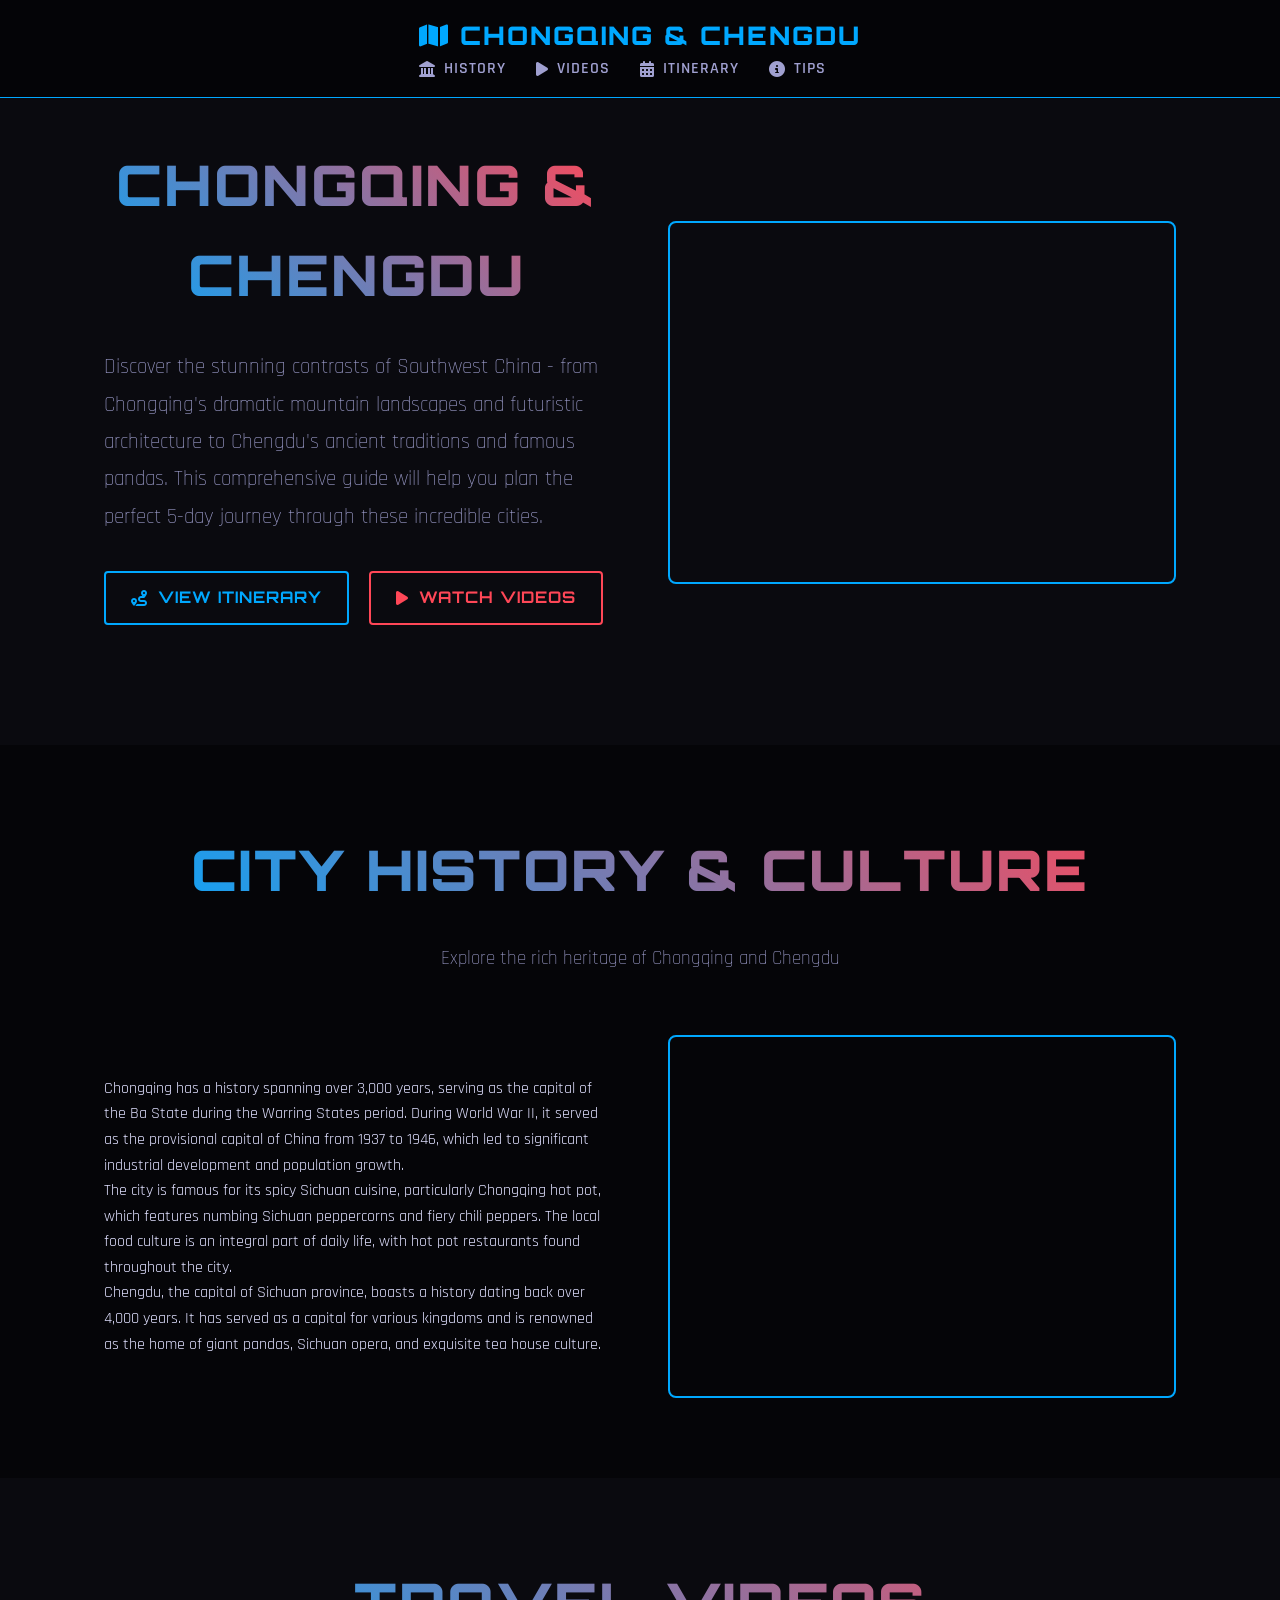
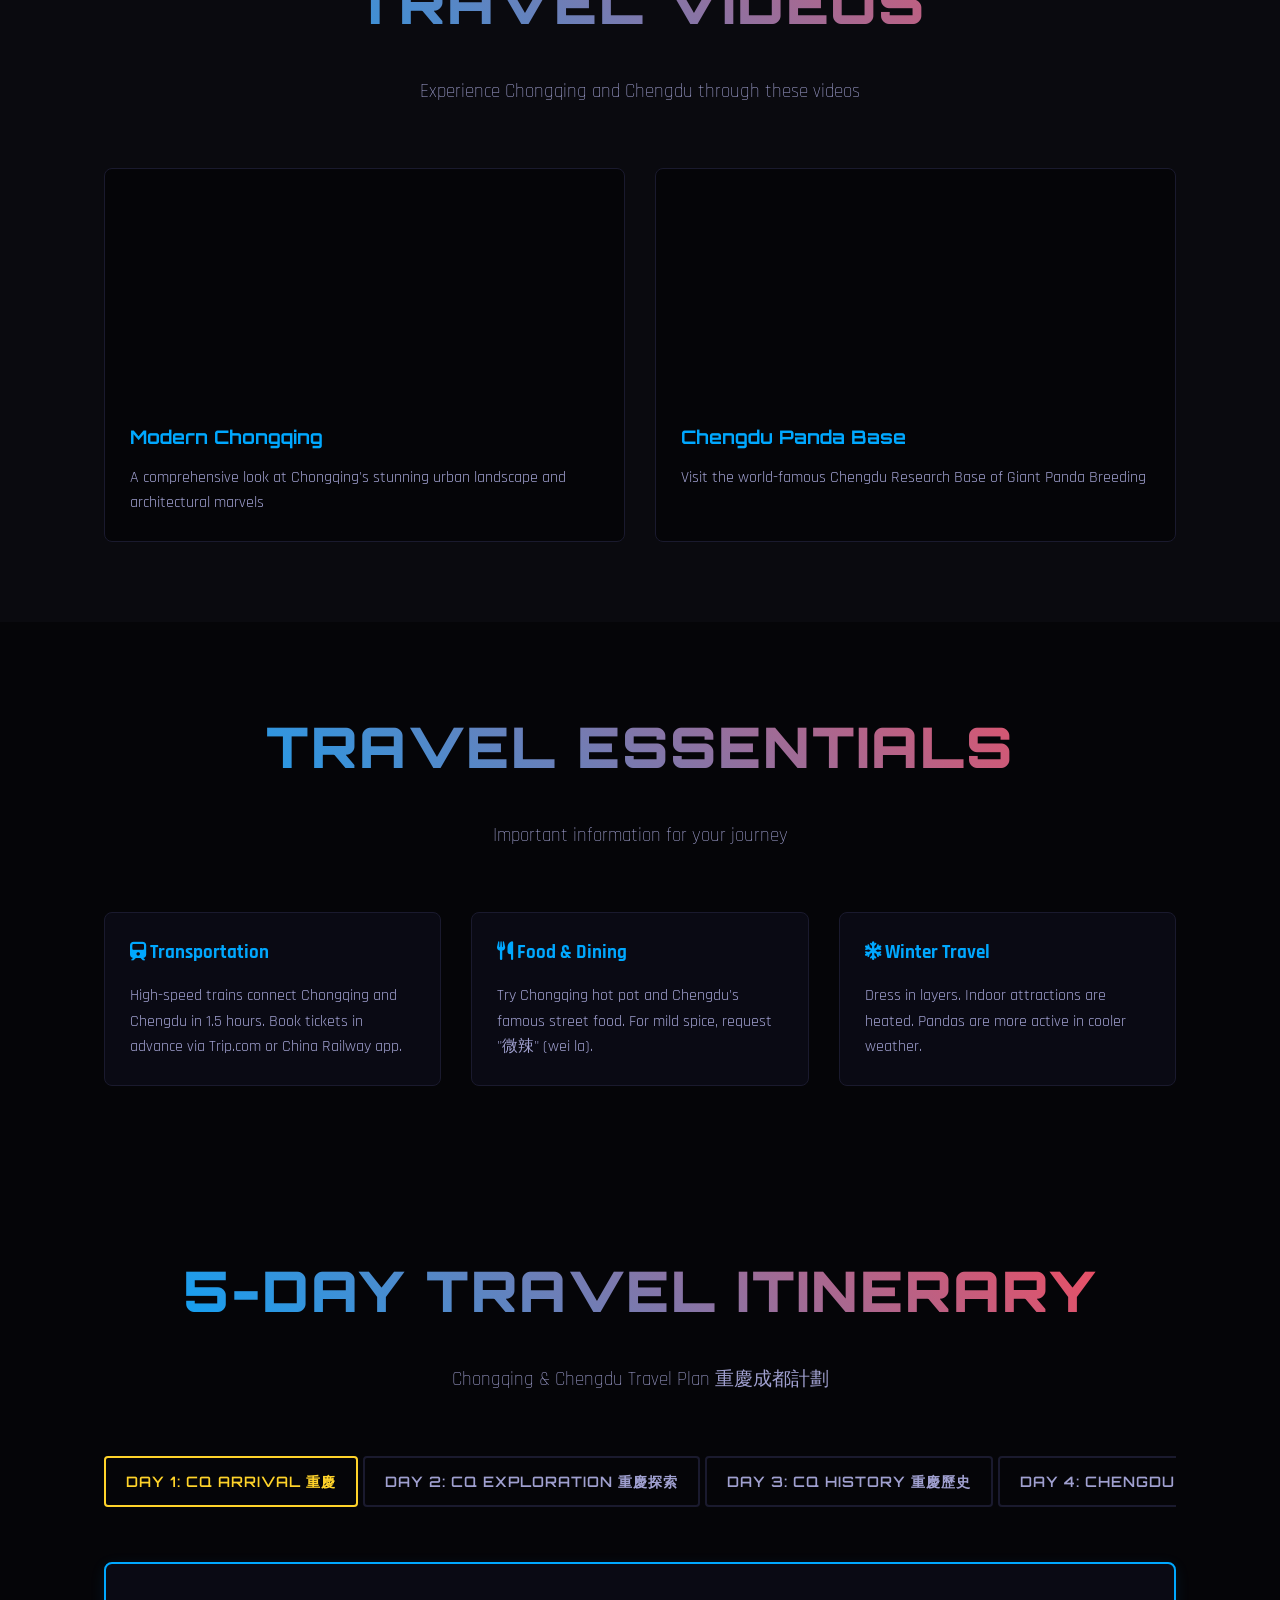
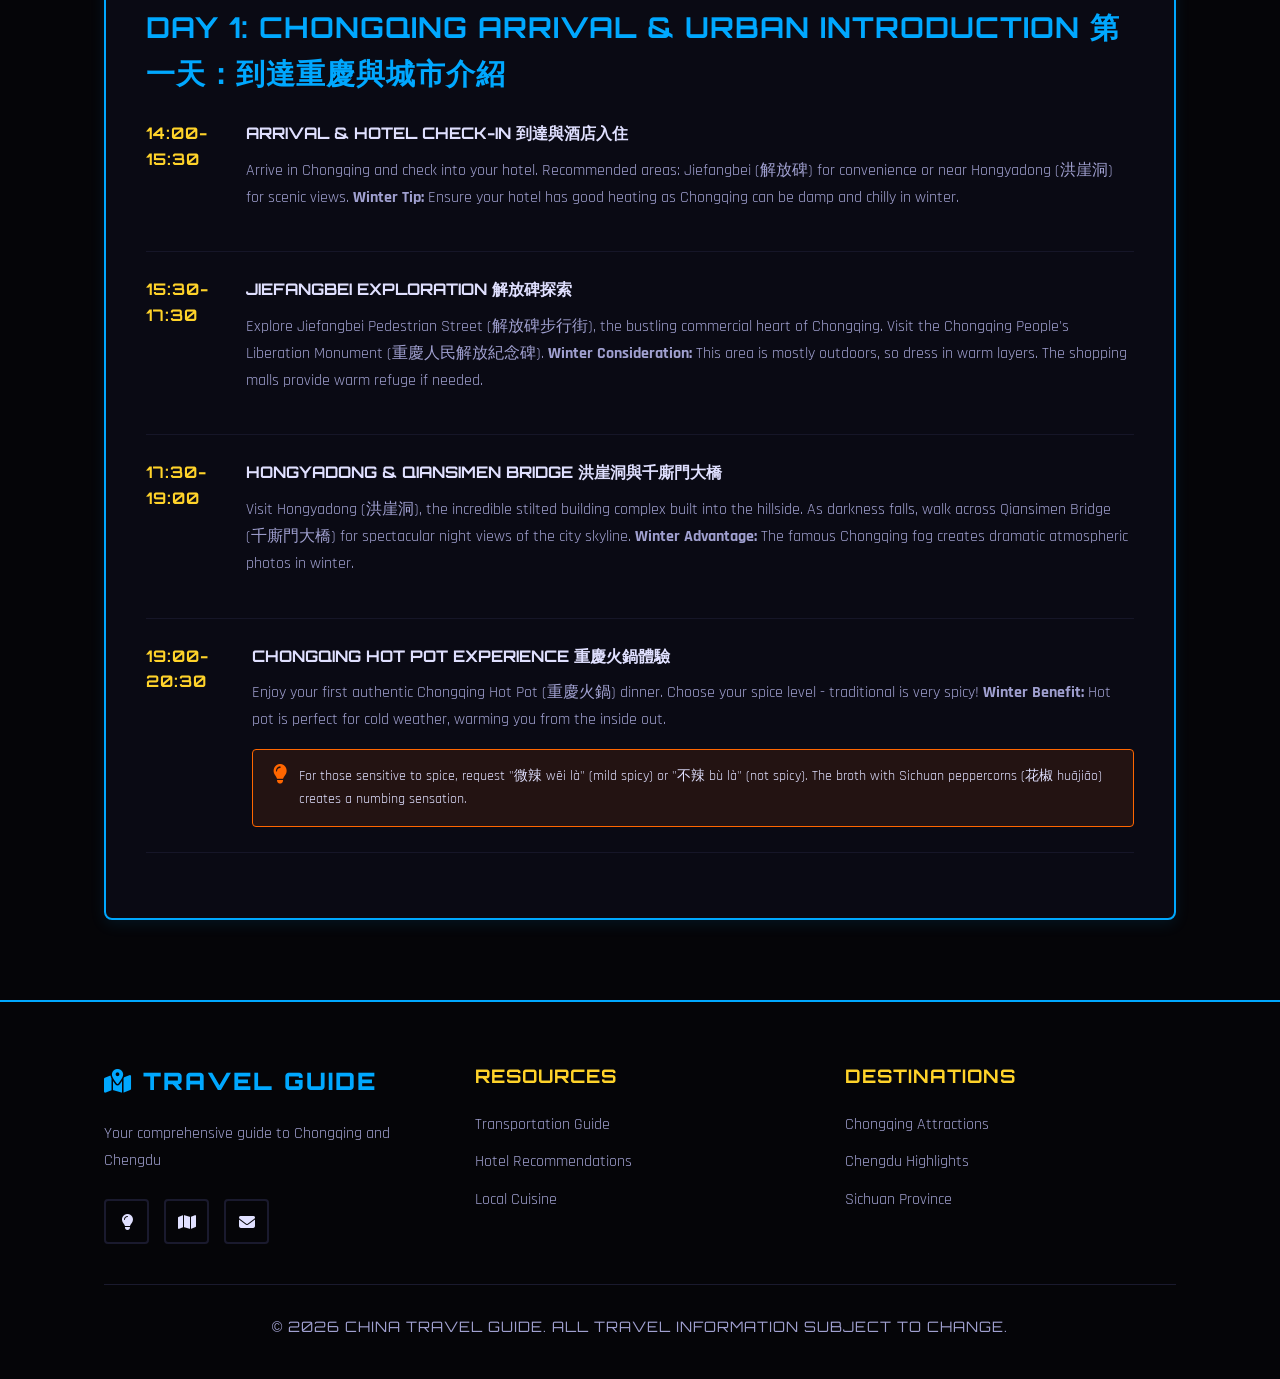
==== index.html @ 09a3246c "Add files via upload" ====
<!DOCTYPE html>
<html lang="en">
<head>
    <link href="https://cdnjs.cloudflare.com/ajax/libs/font-awesome/6.4.0/css/all.min.css" rel="stylesheet"/>
    <meta charset="utf-8"/>
    <meta content="width=device-width, initial-scale=1.0" name="viewport"/>
    <title>Chongqing & Chengdu Travel Guide 2026</title>
    <link href="https://cdnjs.cloudflare.com/ajax/libs/font-awesome/6.4.0/css/all.min.css" rel="stylesheet"/>
    <style>
        /* Modern Travel Theme */
        @import url('https://fonts.googleapis.com/css2?family=Orbitron:wght@400;700;900&family=Rajdhani:wght@300;400;500;600;700&display=swap');

        :root {
            --primary-blue: #00a8ff;
            --accent-red: #ff4757;
            --accent-yellow: #ffd32a;
            --accent-purple: #8a2be2;
            --dark-bg: #0a0a0f;
            --darker-bg: #050508;
            --card-bg: #1a1a2e;
            --text-primary: #e0e0ff;
            --text-secondary: #a0a0d0;
            --highlight-orange: #ff6600;
        }

        /* Base Reset */
        * {
            margin: 0;
            padding: 0;
            box-sizing: border-box;
        }

        html {
            scroll-behavior: smooth;
        }

        body {
            font-family: 'Rajdhani', sans-serif;
            color: var(--text-primary);
            background: var(--dark-bg);
            line-height: 1.6;
            overflow-x: hidden;
            padding-top: 60px;
        }

        /* Layout Components */
        .container {
            max-width: 1200px;
            margin: 0 auto;
            padding: 0 5%;
        }

        .section {
            padding: 80px 0;
            position: relative;
        }

        .section.dark {
            background: var(--darker-bg);
        }

        .section-title {
            font-family: 'Orbitron', sans-serif;
            font-size: clamp(2rem, 5vw, 3.5rem);
            font-weight: 900;
            text-align: center;
            margin-bottom: 30px;
            background: linear-gradient(45deg, var(--primary-blue), var(--accent-red));
            -webkit-background-clip: text;
            -webkit-text-fill-color: transparent;
            text-transform: uppercase;
            letter-spacing: 2px;
        }

        .section-subtitle {
            color: var(--text-secondary);
            text-align: center;
            margin-bottom: 60px;
            max-width: 600px;
            margin-left: auto;
            margin-right: auto;
            font-size: 1.2rem;
            font-weight: 300;
        }

        /* Navigation */
        nav {
            display: flex;
            justify-content: space-between;
            align-items: center;
            padding: 15px 5%;
            position: fixed;
            top: 0;
            left: 0;
            width: 100%;
            background: rgba(5, 5, 8, 0.95);
            backdrop-filter: blur(10px);
            z-index: 1000;
            border-bottom: 1px solid var(--primary-blue);
        }

        .mobile-nav-header {
            display: flex;
            align-items: center;
            gap: 15px;
        }

        .logo {
            font-family: 'Orbitron', sans-serif;
            font-size: clamp(1.1rem, 4vw, 1.6rem);
            font-weight: 900;
            color: var(--primary-blue);
            text-decoration: none;
            text-transform: uppercase;
            letter-spacing: 2px;
            white-space: nowrap;
            display: flex;
            align-items: center;
            gap: 10px;
        }

        .nav-links {
            display: flex;
            gap: 30px;
            list-style: none;
        }

        .nav-links a {
            color: var(--text-secondary);
            text-decoration: none;
            font-weight: 600;
            text-transform: uppercase;
            letter-spacing: 1px;
            transition: all 0.3s;
            display: flex;
            align-items: center;
            gap: 8px;
        }

        .nav-links a:hover {
            color: var(--primary-blue);
        }

        .menu-toggle {
            background: none;
            border: 2px solid var(--primary-blue);
            color: var(--primary-blue);
            font-size: 1.2rem;
            cursor: pointer;
            padding: 6px 10px;
            transition: all 0.3s;
            z-index: 1001;
            display: none;
        }

        /* Hero Section */
        .hero-content {
            display: flex;
            align-items: center;
            gap: 60px;
        }

        .hero-text {
            flex: 1;
        }

        .hero-subtitle {
            color: var(--text-secondary);
            margin: 25px 0 35px;
            font-size: clamp(1rem, 3vw, 1.3rem);
            font-weight: 300;
            line-height: 1.8;
        }

        .cta-buttons {
            display: flex;
            gap: 20px;
            margin-bottom: 40px;
        }

        .btn {
            padding: 12px 25px;
            border: 2px solid;
            border-radius: 4px;
            font-family: 'Orbitron', sans-serif;
            font-weight: 700;
            text-decoration: none;
            display: inline-flex;
            align-items: center;
            gap: 10px;
            transition: all 0.3s;
            text-transform: uppercase;
            letter-spacing: 1px;
            font-size: clamp(0.8rem, 2vw, 1rem);
        }

        .btn-primary {
            background: transparent;
            color: var(--primary-blue);
            border-color: var(--primary-blue);
        }

        .btn-primary:hover {
            background: var(--primary-blue);
            color: var(--dark-bg);
        }

        .btn-secondary {
            color: var(--accent-red);
            border-color: var(--accent-red);
            background: transparent;
        }

        .btn-secondary:hover {
            background: var(--accent-red);
            color: var(--dark-bg);
        }

        .video-container {
            flex: 1;
            border-radius: 8px;
            overflow: hidden;
            position: relative;
            border: 2px solid var(--primary-blue);
        }

        .video-container iframe {
            width: 100%;
            height: 350px;
            border: none;
        }

        /* Itinerary Styles */
        .itinerary-tabs {
            display: flex;
            gap: 5px;
            margin-bottom: 40px;
            overflow-x: auto;
            justify-content: flex-start;
            padding-bottom: 15px;
            scrollbar-width: thin;
        }

        .tab {
            padding: 12px 20px;
            background: transparent;
            color: var(--text-secondary);
            border: 2px solid var(--card-bg);
            font-family: 'Orbitron', sans-serif;
            font-weight: 600;
            cursor: pointer;
            transition: all 0.3s;
            white-space: nowrap;
            text-transform: uppercase;
            letter-spacing: 1px;
            font-size: 0.9rem;
            flex-shrink: 0;
            border-radius: 4px;
        }

        .tab.active {
            background: transparent;
            color: var(--accent-yellow);
            border-color: var(--accent-yellow);
        }

		.itinerary-day {
			background: rgba(26, 26, 46, 0.3);
			border: 1px solid var(--card-bg);
			padding: 40px;
			display: none;
			position: relative;
			border-radius: 8px;
			/* ADD THIS LINE FOR THE BORDER */
			border: 2px solid var(--primary-blue);
		}

		/* Optional: Add a subtle box-shadow for better definition */
		.itinerary-day {
			box-shadow: 0 4px 15px rgba(0, 168, 255, 0.1);
		}

        .itinerary-day.active {
            display: block;
        }

        .day-title {
            font-family: 'Orbitron', sans-serif;
            font-size: 1.8rem;
            font-weight: 700;
            color: var(--primary-blue);
            margin-bottom: 25px;
            text-transform: uppercase;
            letter-spacing: 1px;
        }

        .itinerary-item {
            display: flex;
            gap: 20px;
            margin-bottom: 25px;
            padding-bottom: 25px;
            border-bottom: 1px solid rgba(26, 26, 46, 0.8);
        }

        .item-time {
            font-family: 'Orbitron', sans-serif;
            font-weight: 700;
            color: var(--accent-yellow);
            min-width: 80px;
            text-transform: uppercase;
            letter-spacing: 1px;
        }

        .item-content h4 {
            font-family: 'Orbitron', sans-serif;
            font-weight: 700;
            margin-bottom: 10px;
            color: var(--text-primary);
            text-transform: uppercase;
        }

        .item-description {
            color: var(--text-secondary);
            margin-bottom: 15px;
            line-height: 1.7;
        }

        .item-tip {
            background: rgba(255, 102, 0, 0.1);
            border: 1px solid var(--highlight-orange);
            padding: 15px 20px;
            font-size: 0.9rem;
            display: flex;
            gap: 12px;
            position: relative;
            border-radius: 4px;
        }

        .item-tip i {
            color: var(--highlight-orange);
            font-size: 1.2rem;
        }

        /* Footer */
        footer {
            background: var(--darker-bg);
            padding: 60px 0 40px;
            border-top: 2px solid var(--primary-blue);
        }

        .footer-content {
            display: grid;
            grid-template-columns: repeat(auto-fit, minmax(250px, 1fr));
            gap: 40px;
            margin-bottom: 40px;
        }

        .footer-logo {
            font-family: 'Orbitron', sans-serif;
            font-size: 1.5rem;
            font-weight: 900;
            margin-bottom: 20px;
            color: var(--primary-blue);
            text-transform: uppercase;
            letter-spacing: 2px;
        }

        .footer-description {
            color: var(--text-secondary);
            margin-bottom: 25px;
            line-height: 1.7;
        }

        .social-links {
            display: flex;
            gap: 15px;
        }

        .social-link {
            color: var(--text-primary);
            width: 45px;
            height: 45px;
            border: 2px solid var(--card-bg);
            display: flex;
            align-items: center;
            justify-content: center;
            transition: all 0.3s;
            text-decoration: none;
            border-radius: 4px;
        }

        .social-link:hover {
            border-color: var(--accent-red);
            color: var(--accent-red);
        }

        .footer-content h3 {
            font-family: 'Orbitron', sans-serif;
            font-weight: 700;
            margin-bottom: 20px;
            color: var(--accent-yellow);
            text-transform: uppercase;
            letter-spacing: 1px;
        }

        .footer-links {
            list-style: none;
        }

        .footer-links li {
            margin-bottom: 12px;
        }

        .footer-links a {
            color: var(--text-secondary);
            text-decoration: none;
            transition: all 0.3s;
        }

        .footer-links a:hover {
            color: var(--primary-blue);
        }

        .copyright {
            padding-top: 30px;
            border-top: 1px solid var(--card-bg);
            text-align: center;
            color: var(--text-secondary);
            font-size: 0.9rem;
            font-family: 'Orbitron', sans-serif;
            text-transform: uppercase;
            letter-spacing: 1px;
        }

        /* Responsive Design */
        @media (max-width: 768px) {
            .menu-toggle {
                display: flex;
            }

            .nav-links {
                position: fixed;
                top: 0;
                left: 0;
                width: 100%;
                height: 100vh;
                background: rgba(5, 5, 8, 0.98);
                flex-direction: column;
                justify-content: center;
                align-items: center;
                transform: translateY(-100%);
                transition: transform 0.4s;
                backdrop-filter: blur(10px);
                gap: 25px;
                z-index: 999;
            }

            .nav-links.active {
                transform: translateY(0);
            }

            .hero-content {
                flex-direction: column;
                text-align: center;
                gap: 40px;
            }

            .cta-buttons {
                flex-direction: column;
                align-items: center;
            }

            .video-container iframe {
                height: 280px;
            }

            .itinerary-item {
                flex-direction: column;
                gap: 10px;
            }

            .itinerary-day {
                padding: 25px;
            }

            .footer-content {
                grid-template-columns: 1fr;
                gap: 30px;
            }
        }

        @media (max-width: 480px) {
            .itinerary-day {
                padding: 20px 15px;
            }

            .btn {
                width: 100%;
                justify-content: center;
            }
        }
    </style>
</head>
<body>
    <!-- Navigation -->
    <nav>
        <div class="container">
            <div class="mobile-nav-header">
                <button class="menu-toggle" id="menuToggle" aria-label="Toggle menu">
                    <i class="fas fa-bars" id="menuIcon"></i>
                </button>
                <a href="#" class="logo">
                    <i class="fas fa-map"></i> CHONGQING & CHENGDU
                </a>
            </div>
            <ul class="nav-links" id="navLinks">
                <li><a href="#history"><i class="fas fa-landmark"></i><span>History</span></a></li>
                <li><a href="#videos"><i class="fas fa-play"></i><span>Videos</span></a></li>
                <li><a href="#itinerary"><i class="fas fa-calendar-alt"></i><span>Itinerary</span></a></li>
                <li><a href="#travel-tips"><i class="fas fa-info-circle"></i><span>Tips</span></a></li>
            </ul>
        </div>
    </nav>

    <!-- Hero Section -->
    <section class="section">
        <div class="container">
            <div class="hero-content">
                <div class="hero-text">
                    <h1 class="section-title">CHONGQING & CHENGDU</h1>
                    <p class="hero-subtitle">
                        Discover the stunning contrasts of Southwest China - from Chongqing's dramatic mountain landscapes 
                        and futuristic architecture to Chengdu's ancient traditions and famous pandas. This comprehensive 
                        guide will help you plan the perfect 5-day journey through these incredible cities.
                    </p>
                    <div class="cta-buttons">
                        <a class="btn btn-primary" href="#itinerary">
                            <i class="fas fa-route"></i> VIEW ITINERARY
                        </a>
                        <a class="btn btn-secondary" href="#videos">
                            <i class="fas fa-play"></i> WATCH VIDEOS
                        </a>
                    </div>
                </div>
                <div class="video-container">
                    <iframe allowfullscreen src="https://www.youtube.com/embed/IdTMDpizis8" loading="lazy"></iframe>
                </div>
            </div>
        </div>
    </section>

    <!-- History Section -->
    <section class="section dark" id="history">
        <div class="container">
            <h2 class="section-title">CITY HISTORY & CULTURE</h2>
            <p class="section-subtitle">Explore the rich heritage of Chongqing and Chengdu</p>
            <div class="hero-content">
                <div class="hero-text">
                    <p>Chongqing has a history spanning over 3,000 years, serving as the capital of the Ba State 
                    during the Warring States period. During World War II, it served as the provisional capital 
                    of China from 1937 to 1946, which led to significant industrial development and population growth.</p>
                    
                    <p>The city is famous for its spicy Sichuan cuisine, particularly Chongqing hot pot, which 
                    features numbing Sichuan peppercorns and fiery chili peppers. The local food culture is 
                    an integral part of daily life, with hot pot restaurants found throughout the city.</p>
                    
                    <p>Chengdu, the capital of Sichuan province, boasts a history dating back over 4,000 years. 
                    It has served as a capital for various kingdoms and is renowned as the home of giant pandas, 
                    Sichuan opera, and exquisite tea house culture.</p>
                </div>
                <div class="video-container">
                    <iframe allowfullscreen src="https://www.youtube.com/embed/0kfhyOKM888" loading="lazy"></iframe>
                </div>
            </div>
        </div>
    </section>

    <!-- Video Showcase -->
    <section class="section" id="videos">
        <div class="container">
            <h2 class="section-title">TRAVEL VIDEOS</h2>
            <p class="section-subtitle">Experience Chongqing and Chengdu through these videos</p>
            <div class="video-grid" style="display: grid; grid-template-columns: repeat(auto-fit, minmax(300px, 1fr)); gap: 30px;">
                <div class="video-card" style="background: var(--darker-bg); border-radius: 8px; overflow: hidden; border: 1px solid var(--card-bg);">
                    <iframe allowfullscreen src="https://www.youtube.com/embed/QtIlD6uxwwk" loading="lazy" style="width: 100%; height: 220px; border: none;"></iframe>
                    <div style="padding: 25px;">
                        <h3 style="font-family: 'Orbitron', sans-serif; margin-bottom: 12px; color: var(--primary-blue);">Modern Chongqing</h3>
                        <p style="color: var(--text-secondary);">A comprehensive look at Chongqing's stunning urban landscape and architectural marvels</p>
                    </div>
                </div>
                <div class="video-card" style="background: var(--darker-bg); border-radius: 8px; overflow: hidden; border: 1px solid var(--card-bg);">
                    <iframe allowfullscreen src="https://www.youtube.com/embed/vNR9QjmhH00" loading="lazy" style="width: 100%; height: 220px; border: none;"></iframe>
                    <div style="padding: 25px;">
                        <h3 style="font-family: 'Orbitron', sans-serif; margin-bottom: 12px; color: var(--primary-blue);">Chengdu Panda Base</h3>
                        <p style="color: var(--text-secondary);">Visit the world-famous Chengdu Research Base of Giant Panda Breeding</p>
                    </div>
                </div>
            </div>
        </div>
    </section>

    <!-- Travel Tips Section -->
    <section class="section dark" id="travel-tips">
        <div class="container">
            <h2 class="section-title">TRAVEL ESSENTIALS</h2>
            <p class="section-subtitle">Important information for your journey</p>
            <div style="display: grid; grid-template-columns: repeat(auto-fit, minmax(250px, 1fr)); gap: 30px;">
                <div style="background: rgba(26, 26, 46, 0.3); padding: 25px; border-radius: 8px; border: 1px solid var(--card-bg);">
                    <h3 style="color: var(--primary-blue); margin-bottom: 15px;"><i class="fas fa-train"></i> Transportation</h3>
                    <p style="color: var(--text-secondary);">High-speed trains connect Chongqing and Chengdu in 1.5 hours. Book tickets in advance via Trip.com or China Railway app.</p>
                </div>
                <div style="background: rgba(26, 26, 46, 0.3); padding: 25px; border-radius: 8px; border: 1px solid var(--card-bg);">
                    <h3 style="color: var(--primary-blue); margin-bottom: 15px;"><i class="fas fa-utensils"></i> Food & Dining</h3>
                    <p style="color: var(--text-secondary);">Try Chongqing hot pot and Chengdu's famous street food. For mild spice, request "微辣" (wei la).</p>
                </div>
                <div style="background: rgba(26, 26, 46, 0.3); padding: 25px; border-radius: 8px; border: 1px solid var(--card-bg);">
                    <h3 style="color: var(--primary-blue); margin-bottom: 15px;"><i class="fas fa-snowflake"></i> Winter Travel</h3>
                    <p style="color: var(--text-secondary);">Dress in layers. Indoor attractions are heated. Pandas are more active in cooler weather.</p>
                </div>
            </div>
        </div>
    </section>

    <!-- Itinerary Section (Keep your existing itinerary content here) -->
    <section class="section dark" id="itinerary">
        <div class="container">
            <h2 class="section-title">5-DAY TRAVEL ITINERARY</h2>
            <p class="section-subtitle">Chongqing & Chengdu Travel Plan 重慶成都計劃</p>
            <div class="itinerary-tabs">
                <div class="tab active" data-day="day1">Day 1: CQ Arrival 重慶</div>
                <div class="tab" data-day="day2">Day 2: CQ Exploration 重慶探索</div>
                <div class="tab" data-day="day3">Day 3: CQ History 重慶歷史</div>
                <div class="tab" data-day="day4">Day 4: Chengdu Transfer 成都轉移</div>
                <div class="tab" data-day="day5">Day 5: Chengdu Pandas 成都熊貓</div>
            </div>

            <!-- Day 1 Content -->
            <div class="active itinerary-day" id="day1">
                <h3 class="day-title">Day 1: Chongqing Arrival & Urban Introduction 第一天：到達重慶與城市介紹</h3>
                <div class="itinerary-item">
                    <div class="item-time">14:00-15:30</div>
                    <div class="item-content">
                        <h4>Arrival & Hotel Check-in 到達與酒店入住</h4>
                        <p class="item-description">
                            Arrive in Chongqing and check into your hotel. Recommended areas: Jiefangbei (解放碑) for convenience or near Hongyadong (洪崖洞) for scenic views. 
                            <strong>Winter Tip:</strong> Ensure your hotel has good heating as Chongqing can be damp and chilly in winter.
                        </p>
                    </div>
                </div>
                <div class="itinerary-item">
                    <div class="item-time">15:30-17:30</div>
                    <div class="item-content">
                        <h4>Jiefangbei Exploration 解放碑探索</h4>
                        <p class="item-description">
                            Explore Jiefangbei Pedestrian Street (解放碑步行街), the bustling commercial heart of Chongqing. Visit the Chongqing People's Liberation Monument (重慶人民解放紀念碑). 
                            <strong>Winter Consideration:</strong> This area is mostly outdoors, so dress in warm layers. The shopping malls provide warm refuge if needed.
                        </p>
                    </div>
                </div>
                <div class="itinerary-item">
                    <div class="item-time">17:30-19:00</div>
                    <div class="item-content">
                        <h4>Hongyadong & Qiansimen Bridge 洪崖洞與千廝門大橋</h4>
                        <p class="item-description">
                            Visit Hongyadong (洪崖洞), the incredible stilted building complex built into the hillside. As darkness falls, walk across Qiansimen Bridge (千廝門大橋) for spectacular night views of the city skyline.
                            <strong>Winter Advantage:</strong> The famous Chongqing fog creates dramatic atmospheric photos in winter.
                        </p>
                    </div>
                </div>
                <div class="itinerary-item">
                    <div class="item-time">19:00-20:30</div>
                    <div class="item-content">
                        <h4>Chongqing Hot Pot Experience 重慶火鍋體驗</h4>
                        <p class="item-description">
                            Enjoy your first authentic Chongqing Hot Pot (重慶火鍋) dinner. Choose your spice level - traditional is very spicy! 
                            <strong>Winter Benefit:</strong> Hot pot is perfect for cold weather, warming you from the inside out.
                        </p>
                        <div class="item-tip">
                            <i class="fas fa-lightbulb"></i>
                            <span>For those sensitive to spice, request "微辣 wēi là" (mild spicy) or "不辣 bù là" (not spicy). The broth with Sichuan peppercorns (花椒 huājiāo) creates a numbing sensation.</span>
                        </div>
                    </div>
                </div>
            </div>

            <!-- Day 2 Content -->
            <div class="itinerary-day" id="day2">
                <h3 class="day-title">Day 2: Chongqing Urban Exploration 第二天：重慶城市探索</h3>
                <div class="itinerary-item">
                    <div class="item-time">09:00-11:30</div>
                    <div class="item-content">
                        <h4>Ciqikou Ancient Town 磁器口古鎮</h4>
                        <p class="item-description">
                            Visit Ciqikou Ancient Town (磁器口古鎮), perched on the hillside along the Jialing River (嘉陵江). Wander the narrow streets, browse traditional crafts, and sample local snacks. 
                            <strong>Winter Planning:</strong> Mornings are less crowded. Many shops provide indoor seating with heating.
                        </p>
                    </div>
                </div>
                <div class="itinerary-item">
                    <div class="item-time">11:30-13:00</div>
                    <div class="item-content">
                        <h4>Lunch & Travel to Liziba 午餐與前往李子壩</h4>
                        <p class="item-description">
                            Enjoy lunch at a local restaurant near Ciqikou. Then take public transportation to Liziba Station (李子壩站).
                        </p>
                    </div>
                </div>
                <div class="itinerary-item">
                    <div class="item-time">13:00-14:30</div>
                    <div class="item-content">
                        <h4>Liziba Monorail Experience 李子壩單軌體驗</h4>
                        <p class="item-description">
                            Witness the famous Light Rail Line 2 (輕軌2號線) passing through a residential building at Liziba Station. Use the designated viewing platform for photos.
                            <strong>Winter Advantage:</strong> The monorail provides sheltered transportation between locations.
                        </p>
                    </div>
                </div>
                <div class="itinerary-item">
                    <div class="item-time">14:30-16:30</div>
                    <div class="item-content">
                        <h4>E'ling Park & City Views 鵝嶺公園與城市景觀</h4>
                        <p class="item-description">
                            Visit E'ling Park (鵝嶺公園) for the classic panoramic view where the Jialing River (嘉陵江) meets the Yangtze River (長江). The viewing platform offers the iconic Chongqing photo opportunity.
                            <strong>Winter Consideration:</strong> The park is exposed, so wear warm clothing. On clear winter days, visibility can be excellent.
                        </p>
                    </div>
                </div>
                <div class="itinerary-item">
                    <div class="item-time">16:30-18:00</div>
                    <div class="item-content">
                        <h4>Guotai Art Center & Linjiangmen 國泰藝術中心與臨江門</h4>
                        <p class="item-description">
                            Visit the Guotai Art Center (國泰藝術中心) to see its unique sparkling facade, then explore the food stalls at Linjiangmen (臨江門).
                        </p>
                    </div>
                </div>
                <div class="itinerary-item">
                    <div class="item-time">18:00-20:00</div>
                    <div class="item-content">
                        <h4>Dinner & Evening 晚餐與夜晚活動</h4>
                        <p class="item-description">
                            Try a different style of hot pot or sample other Chongqing specialties like grilled fish (烤魚 kǎo yú) or local noodles (小麵 xiǎo miàn).
                        </p>
                    </div>
                </div>
            </div>

            <!-- Day 3 Content -->
            <div class="itinerary-day" id="day3">
                <h3 class="day-title">Day 3: Chongqing History & Transfer to Chengdu 第三天：重慶歷史與轉移到成都</h3>
                <div class="itinerary-item">
                    <div class="item-time">09:00-11:30</div>
                    <div class="item-content">
                        <h4>Historical Museums 歷史博物館</h4>
                        <p class="item-description">
                            Visit the Chongqing Flying Tigers Museum (重慶飛虎隊博物館) and Stilwell Museum (史迪威博物館) to learn about Chongqing's crucial role in WWII as China's provisional capital and the cooperation between Chinese and American forces.
                            <strong>Winter Advantage:</strong> These indoor activities provide a warm cultural experience.
                        </p>
                    </div>
                </div>
                <div class="itinerary-item">
                    <div class="item-time">11:30-13:00</div>
                    <div class="item-content">
                        <h4>Alternative: Sichuan Fine Arts Institute 替代方案：四川美術學院</h4>
                        <p class="item-description">
                            For a different experience, visit the Sichuan Fine Arts Institute (四川美術學院) to see the incredible graffiti and street art that covers the area.
                        </p>
                    </div>
                </div>
                <div class="itinerary-item">
                    <div class="item-time">13:00-14:00</div>
                    <div class="item-content">
                        <h4>Final Chongqing Lunch 最後的重慶午餐</h4>
                        <p class="item-description">
                            Enjoy a last Chongqing meal - perhaps Dan Dan Noodles (擔擔麵 dàn dàn miàn) or Chongqing Xiao Mian (重慶小麵).
                        </p>
                    </div>
                </div>
                <div class="itinerary-item">
                    <div class="item-time">14:00-15:30</div>
                    <div class="item-content">
                        <h4>Travel to Railway Station 前往火車站</h4>
                        <p class="item-description">
                            Check out of your hotel and travel to Chongqing West Station (重慶西站) or Shapingba Station (沙坪壩站) for your high-speed train to Chengdu.
                        </p>
                    </div>
                </div>
                <div class="itinerary-item">
                    <div class="item-time">16:00-17:30</div>
                    <div class="item-content">
                        <h4>High-Speed Train to Chengdu 高鐵前往成都</h4>
                        <p class="item-description">
                            Take the high-speed train from Chongqing to Chengdu (approximately 1.5 hours). 
                            <strong>Winter Tip:</strong> Trains are climate-controlled and comfortable regardless of outside weather.
                        </p>
                        <div class="item-tip">
                            <i class="fas fa-lightbulb"></i>
                            <span>Book train tickets in advance via Trip.com or the China Railway app, especially during holiday periods. 提前通過Trip.com或中國鐵路應用程序預訂火車票</span>
                        </div>
                    </div>
                </div>
                <div class="itinerary-item">
                    <div class="item-time">17:30-19:00</div>
                    <div class="item-content">
                        <h4>Chengdu Hotel Check-in 成都酒店入住</h4>
                        <p class="item-description">
                            Arrive at Chengdu East Station (成都東站), transfer to your hotel, and check in. Recommended areas: near Jinli/Wuhou Temple (錦里/武侯祠) for cultural access or Chunxi Road (春熙路) for shopping convenience.
                        </p>
                    </div>
                </div>
                <div class="itinerary-item">
                    <div class="item-time">19:00-20:30</div>
                    <div class="item-content">
                        <h4>First Chengdu Dinner 首次成都晚餐</h4>
                        <p class="item-description">
                            Experience Chengdu's famous food culture with Chuan Chuan Xiang (串串香) or visit a local restaurant for Sichuan classics.
                            <strong>Winter Benefit:</strong> Chengdu's spicy cuisine is perfect for cold weather.
                        </p>
                    </div>
                </div>
            </div>

            <!-- Day 4 Content -->
            <div class="itinerary-day" id="day4">
                <h3 class="day-title">Day 4: Chengdu Pandas & Ancient Culture 第四天：成都熊貓與古代文化</h3>
                <div class="itinerary-item">
                    <div class="item-time">07:30-08:30</div>
                    <div class="item-content">
                        <h4>Early Start for Panda Base 早起前往熊貓基地</h4>
                        <p class="item-description">
                            Have an early breakfast and travel to the Chengdu Research Base of Giant Panda Breeding (成都大熊貓繁育研究基地). 
                            <strong>Critical Timing:</strong> Pandas are most active in the morning, especially during feeding time (8:30-10:00).
                        </p>
                    </div>
                </div>
                <div class="itinerary-item">
                    <div class="item-time">08:30-12:00</div>
                    <div class="item-content">
                        <h4>Chengdu Panda Base Visit 成都熊貓基地參觀</h4>
                        <p class="item-description">
                            Spend 3-4 hours observing giant pandas (大熊貓) and red pandas (小熊貓). Visit the nursery if there are cubs. The pandas are more active in cooler weather, making winter an excellent time for observation.
                            <strong>Winter Advantage:</strong> Pandas tend to be more active in cooler temperatures than in summer heat.
                        </p>
                        <div class="item-tip">
                            <i class="fas fa-lightbulb"></i>
                            <span>Purchase tickets online in advance to avoid queues. The base is large with considerable walking, so wear comfortable shoes. 提前在線購票避免排隊</span>
                        </div>
                    </div>
                </div>
                <div class="itinerary-item">
                    <div class="item-time">12:00-13:30</div>
                    <div class="item-content">
                        <h4>Lunch Near Panda Base 熊貓基地附近午餐</h4>
                        <p class="item-description">
                            Have lunch at one of the restaurants near the Panda Base before heading back to the city center.
                        </p>
                    </div>
                </div>
                <div class="itinerary-item">
                    <div class="item-time">13:30-15:30</div>
                    <div class="item-content">
                        <h4>Wuhou Shrine Museum 武侯祠博物館</h4>
                        <p class="item-description">
                            Visit Wuhou Shrine (武侯祠), a temple complex dedicated to Zhuge Liang (諸葛亮) and heroes of the Three Kingdoms period (三國時期). The indoor exhibits provide a warm cultural experience.
                        </p>
                    </div>
                </div>
                <div class="itinerary-item">
                    <div class="item-time">15:30-18:30</div>
                    <div class="item-content">
                        <h4>Jinli Ancient Street 錦里古街</h4>
                        <p class="item-description">
                            Explore Jinli Ancient Street (錦里古街) adjacent to Wuhou Shrine. This bustling pedestrian street is perfect for trying multiple Chengdu snacks in one place and shopping for souvenirs.
                            <strong>Winter Planning:</strong> Many food stalls and tea houses provide indoor seating with heating.
                        </p>
                    </div>
                </div>
                <div class="itinerary-item">
                    <div class="item-time">18:30-20:00</div>
                    <div class="item-content">
                        <h4>Dinner at Jinli or Nearby 錦里或附近晚餐</h4>
                        <p class="item-description">
                            Enjoy dinner at Jinli Ancient Street or a nearby restaurant. Sample local specialties like Zhong Dumplings (鐘水餃), Dan Dan Noodles (擔擔麵), or Chengdu-style barbecue (成都燒烤).
                        </p>
                    </div>
                </div>
            </div>

            <!-- Day 5 Content -->
            <div class="itinerary-day" id="day5">
                <h3 class="day-title">Day 5: Chengdu Culture & Departure 第五天：成都文化與離開</h3>
                <div class="itinerary-item">
                    <div class="item-time">09:00-11:00</div>
                    <div class="item-content">
                        <h4>Chengdu Museum 成都博物館</h4>
                        <p class="item-description">
                            Visit the Chengdu Museum (成都博物館) (free entry, requires advance booking) or Sichuan Museum (四川博物院) to deepen your understanding of the region's history and culture.
                            <strong>Winter Advantage:</strong> Indoor museum visit provides a comfortable cultural experience regardless of weather.
                        </p>
                    </div>
                </div>
                <div class="itinerary-item">
                    <div class="item-time">11:00-13:00</div>
                    <div class="item-content">
                        <h4>People's Park & Heming Tea House 人民公園與鶴鳴茶社</h4>
                        <p class="item-description">
                            Stroll through People's Park (人民公園) to experience local Chengdu life. Visit the historic Heming Tea House (鶴鳴茶社) to drink tea, play mahjong (麻將), and potentially experience traditional ear cleaning (掏耳朵).
                            <strong>Winter Consideration:</strong> The tea house is partially open-air but provides heaters and warm spaces.
                        </p>
                    </div>
                </div>
                <div class="itinerary-item">
                    <div class="item-time">13:00-14:30</div>
                    <div class="item-content">
                        <h4>Lunch in People's Park Area 人民公園區域午餐</h4>
                        <p class="item-description">
                            Enjoy lunch at one of the restaurants near People's Park before your final Chengdu explorations.
                        </p>
                    </div>
                </div>
                <div class="itinerary-item">
                    <div class="item-time">14:30-16:30</div>
                    <div class="item-content">
                        <h4>Kuanzhai Alley Exploration 寬窄巷子探索</h4>
                        <p class="item-description">
                            Visit Kuanzhai Alley (寬窄巷子), a restored Qing-dynasty area with wide, narrow, and well alleys. Explore the shops, cafes, and courtyards.
                        </p>
                    </div>
                </div>
                <div class="itinerary-item">
                    <div class="item-time">16:30-18:00</div>
                    <div class="item-content">
                        <h4>Final Shopping & Packing 最後購物與打包</h4>
                        <p class="item-description">
                            Last-minute souvenir shopping and return to your hotel to pack for departure.
                        </p>
                    </div>
                </div>
                <div class="itinerary-item">
                    <div class="item-time">18:00-20:00</div>
                    <div class="item-content">
                        <h4>Farewell Sichuan Opera Dinner 告別川劇晚餐</h4>
                        <p class="item-description">
                            Enjoy a farewell dinner with a Sichuan Opera (川劇) performance. The Shufeng Yayun Teahouse (蜀風雅韻茶館) in Culture Park offers classic shows featuring face-changing (變臉), fire-spitting (噴火), and puppet acts (木偶戲).
                            <strong>Winter Advantage:</strong> Indoor cultural performance provides an entertaining evening regardless of weather.
                        </p>
                        <div class="item-tip">
                            <i class="fas fa-lightbulb"></i>
                            <span>Book opera tickets in advance. You can choose dinner shows or performance-only options. 提前預訂歌劇票</span>
                        </div>
                    </div>
                </div>
                <div class="itinerary-item">
                    <div class="item-time">20:00+</div>
                    <div class="item-content">
                        <h4>Airport Transfer or Extended Stay 機場轉移或延長停留</h4>
                        <p class="item-description">
                            Transfer to Chengdu Shuangliu International Airport (成都雙流國際機場) for your departure flight, or extend your stay to explore more of Sichuan province.
                        </p>
                    </div>
                </div>
            </div>
        </div>
    </section>

    <!-- Footer -->
    <footer>
        <div class="container">
            <div class="footer-content">
                <div>
                    <div class="footer-logo">
                        <i class="fas fa-map-marked-alt"></i> TRAVEL GUIDE
                    </div>
                    <p class="footer-description">Your comprehensive guide to Chongqing and Chengdu</p>
                    <div class="social-links">
                        <a class="social-link" href="#" aria-label="Travel Tips"><i class="fas fa-lightbulb"></i></a>
                        <a class="social-link" href="#" aria-label="Maps"><i class="fas fa-map"></i></a>
                        <a class="social-link" href="#" aria-label="Contact"><i class="fas fa-envelope"></i></a>
                    </div>
                </div>
                <div>
                    <h3>Resources</h3>
                    <ul class="footer-links">
                        <li><a href="#">Transportation Guide</a></li>
                        <li><a href="#">Hotel Recommendations</a></li>
                        <li><a href="#">Local Cuisine</a></li>
                    </ul>
                </div>
                <div>
                    <h3>Destinations</h3>
                    <ul class="footer-links">
                        <li><a href="#">Chongqing Attractions</a></li>
                        <li><a href="#">Chengdu Highlights</a></li>
                        <li><a href="#">Sichuan Province</a></li>
                    </ul>
                </div>
            </div>
            <div class="copyright">
                © 2026 China Travel Guide. All travel information subject to change.
            </div>
        </div>
    </footer>

    <script>
        document.addEventListener('DOMContentLoaded', function() {
            // Mobile menu functionality
            const menuToggle = document.getElementById('menuToggle');
            const navLinks = document.getElementById('navLinks');
            const menuIcon = document.getElementById('menuIcon');

            if (menuToggle && navLinks && menuIcon) {
                menuToggle.addEventListener('click', function() {
                    navLinks.classList.toggle('active');
                    document.body.classList.toggle('no-scroll');
                    
                    if (navLinks.classList.contains('active')) {
                        menuIcon.classList.replace('fa-bars', 'fa-times');
                    } else {
                        menuIcon.classList.replace('fa-times', 'fa-bars');
                    }
                });

                // Close menu when clicking on links
                document.querySelectorAll('.nav-links a').forEach(link => {
                    link.addEventListener('click', function() {
                        navLinks.classList.remove('active');
                        menuIcon.classList.replace('fa-times', 'fa-bars');
                        document.body.classList.remove('no-scroll');
                    });
                });
            }

            // Itinerary tab functionality
            document.querySelectorAll('.tab').forEach(tab => {
                tab.addEventListener('click', function() {
                    document.querySelectorAll('.tab').forEach(t => t.classList.remove('active'));
                    document.querySelectorAll('.itinerary-day').forEach(d => d.classList.remove('active'));
                    
                    this.classList.add('active');
                    const dayId = this.getAttribute('data-day');
                    const dayContent = document.getElementById(dayId);
                    if (dayContent) {
                        dayContent.classList.add('active');
                    }
                });
            });
        });
    </script>
</body>
</html>
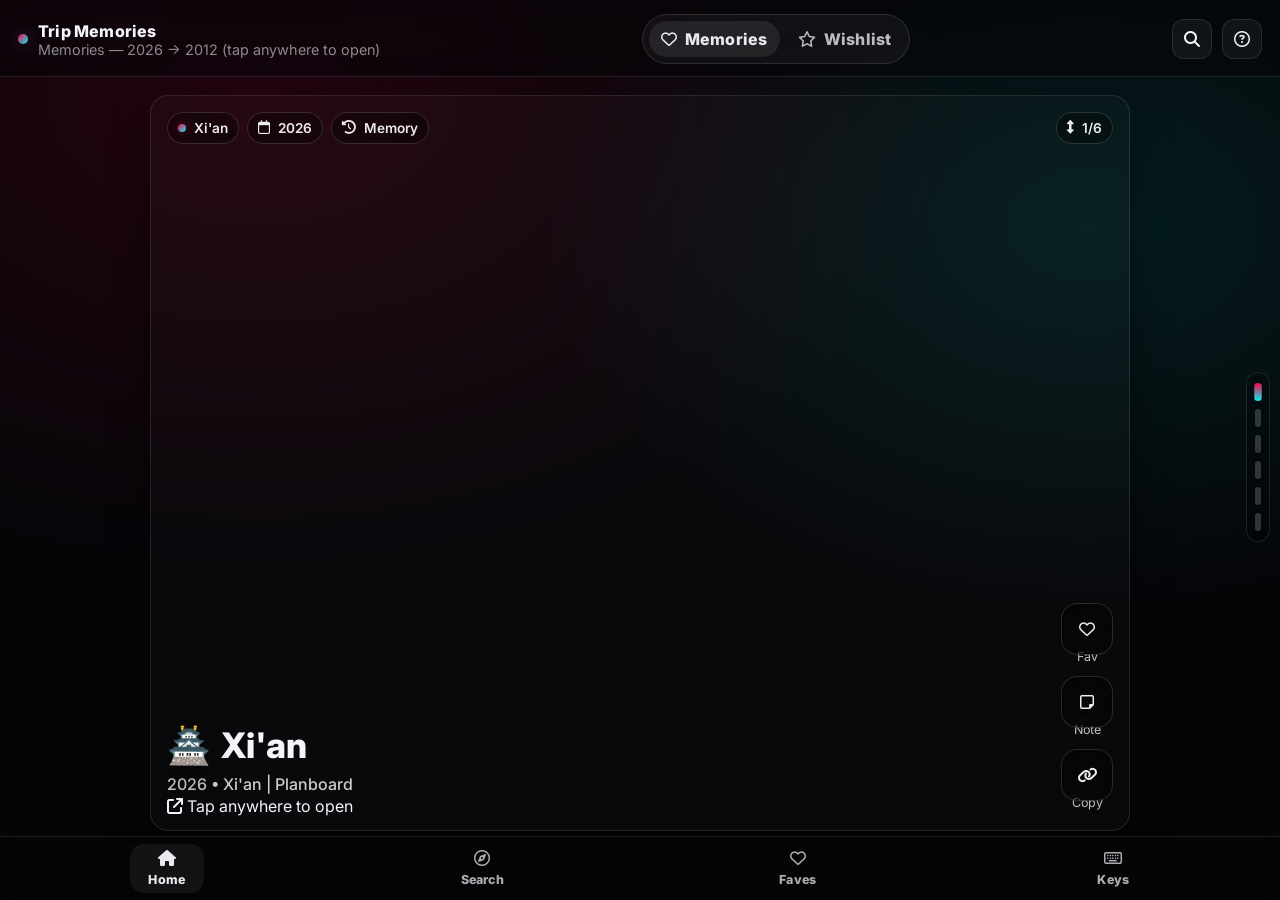
==== commit 4279b998: "Add files via upload" ====
--- a/index.html
+++ b/index.html
@@ -1,1050 +1,1187 @@
-<!DOCTYPE html>
+<!doctype html>
 <html lang="en">
 <head>
-    <link href="https://cdnjs.cloudflare.com/ajax/libs/font-awesome/6.4.0/css/all.min.css" rel="stylesheet"/>
-    <meta charset="utf-8"/>
-    <meta content="width=device-width, initial-scale=1.0" name="viewport"/>
-    <title>Chongqing & Chengdu Travel Guide 2026</title>
-    <link href="https://cdnjs.cloudflare.com/ajax/libs/font-awesome/6.4.0/css/all.min.css" rel="stylesheet"/>
-    <style>
-        /* Modern Travel Theme */
-        @import url('https://fonts.googleapis.com/css2?family=Orbitron:wght@400;700;900&family=Rajdhani:wght@300;400;500;600;700&display=swap');
-
-        :root {
-            --primary-blue: #00a8ff;
-            --accent-red: #ff4757;
-            --accent-yellow: #ffd32a;
-            --accent-purple: #8a2be2;
-            --dark-bg: #0a0a0f;
-            --darker-bg: #050508;
-            --card-bg: #1a1a2e;
-            --text-primary: #e0e0ff;
-            --text-secondary: #a0a0d0;
-            --highlight-orange: #ff6600;
-        }
-
-        /* Base Reset */
-        * {
-            margin: 0;
-            padding: 0;
-            box-sizing: border-box;
-        }
-
-        html {
-            scroll-behavior: smooth;
-        }
-
-        body {
-            font-family: 'Rajdhani', sans-serif;
-            color: var(--text-primary);
-            background: var(--dark-bg);
-            line-height: 1.6;
-            overflow-x: hidden;
-            padding-top: 60px;
-        }
-
-        /* Layout Components */
-        .container {
-            max-width: 1200px;
-            margin: 0 auto;
-            padding: 0 5%;
-        }
-
-        .section {
-            padding: 80px 0;
-            position: relative;
-        }
-
-        .section.dark {
-            background: var(--darker-bg);
-        }
-
-        .section-title {
-            font-family: 'Orbitron', sans-serif;
-            font-size: clamp(2rem, 5vw, 3.5rem);
-            font-weight: 900;
-            text-align: center;
-            margin-bottom: 30px;
-            background: linear-gradient(45deg, var(--primary-blue), var(--accent-red));
-            -webkit-background-clip: text;
-            -webkit-text-fill-color: transparent;
-            text-transform: uppercase;
-            letter-spacing: 2px;
-        }
-
-        .section-subtitle {
-            color: var(--text-secondary);
-            text-align: center;
-            margin-bottom: 60px;
-            max-width: 600px;
-            margin-left: auto;
-            margin-right: auto;
-            font-size: 1.2rem;
-            font-weight: 300;
-        }
-
-        /* Navigation */
-        nav {
-            display: flex;
-            justify-content: space-between;
-            align-items: center;
-            padding: 15px 5%;
-            position: fixed;
-            top: 0;
-            left: 0;
-            width: 100%;
-            background: rgba(5, 5, 8, 0.95);
-            backdrop-filter: blur(10px);
-            z-index: 1000;
-            border-bottom: 1px solid var(--primary-blue);
-        }
-
-        .mobile-nav-header {
-            display: flex;
-            align-items: center;
-            gap: 15px;
-        }
-
-        .logo {
-            font-family: 'Orbitron', sans-serif;
-            font-size: clamp(1.1rem, 4vw, 1.6rem);
-            font-weight: 900;
-            color: var(--primary-blue);
-            text-decoration: none;
-            text-transform: uppercase;
-            letter-spacing: 2px;
-            white-space: nowrap;
-            display: flex;
-            align-items: center;
-            gap: 10px;
-        }
-
-        .nav-links {
-            display: flex;
-            gap: 30px;
-            list-style: none;
-        }
-
-        .nav-links a {
-            color: var(--text-secondary);
-            text-decoration: none;
-            font-weight: 600;
-            text-transform: uppercase;
-            letter-spacing: 1px;
-            transition: all 0.3s;
-            display: flex;
-            align-items: center;
-            gap: 8px;
-        }
-
-        .nav-links a:hover {
-            color: var(--primary-blue);
-        }
-
-        .menu-toggle {
-            background: none;
-            border: 2px solid var(--primary-blue);
-            color: var(--primary-blue);
-            font-size: 1.2rem;
-            cursor: pointer;
-            padding: 6px 10px;
-            transition: all 0.3s;
-            z-index: 1001;
-            display: none;
-        }
-
-        /* Hero Section */
-        .hero-content {
-            display: flex;
-            align-items: center;
-            gap: 60px;
-        }
-
-        .hero-text {
-            flex: 1;
-        }
-
-        .hero-subtitle {
-            color: var(--text-secondary);
-            margin: 25px 0 35px;
-            font-size: clamp(1rem, 3vw, 1.3rem);
-            font-weight: 300;
-            line-height: 1.8;
-        }
-
-        .cta-buttons {
-            display: flex;
-            gap: 20px;
-            margin-bottom: 40px;
-        }
-
-        .btn {
-            padding: 12px 25px;
-            border: 2px solid;
-            border-radius: 4px;
-            font-family: 'Orbitron', sans-serif;
-            font-weight: 700;
-            text-decoration: none;
-            display: inline-flex;
-            align-items: center;
-            gap: 10px;
-            transition: all 0.3s;
-            text-transform: uppercase;
-            letter-spacing: 1px;
-            font-size: clamp(0.8rem, 2vw, 1rem);
-        }
-
-        .btn-primary {
-            background: transparent;
-            color: var(--primary-blue);
-            border-color: var(--primary-blue);
-        }
-
-        .btn-primary:hover {
-            background: var(--primary-blue);
-            color: var(--dark-bg);
-        }
-
-        .btn-secondary {
-            color: var(--accent-red);
-            border-color: var(--accent-red);
-            background: transparent;
-        }
-
-        .btn-secondary:hover {
-            background: var(--accent-red);
-            color: var(--dark-bg);
-        }
-
-        .video-container {
-            flex: 1;
-            border-radius: 8px;
-            overflow: hidden;
-            position: relative;
-            border: 2px solid var(--primary-blue);
-        }
-
-        .video-container iframe {
-            width: 100%;
-            height: 350px;
-            border: none;
-        }
-
-        /* Itinerary Styles */
-        .itinerary-tabs {
-            display: flex;
-            gap: 5px;
-            margin-bottom: 40px;
-            overflow-x: auto;
-            justify-content: flex-start;
-            padding-bottom: 15px;
-            scrollbar-width: thin;
-        }
-
-        .tab {
-            padding: 12px 20px;
-            background: transparent;
-            color: var(--text-secondary);
-            border: 2px solid var(--card-bg);
-            font-family: 'Orbitron', sans-serif;
-            font-weight: 600;
-            cursor: pointer;
-            transition: all 0.3s;
-            white-space: nowrap;
-            text-transform: uppercase;
-            letter-spacing: 1px;
-            font-size: 0.9rem;
-            flex-shrink: 0;
-            border-radius: 4px;
-        }
-
-        .tab.active {
-            background: transparent;
-            color: var(--accent-yellow);
-            border-color: var(--accent-yellow);
-        }
-
-		.itinerary-day {
-			background: rgba(26, 26, 46, 0.3);
-			border: 1px solid var(--card-bg);
-			padding: 40px;
-			display: none;
-			position: relative;
-			border-radius: 8px;
-			/* ADD THIS LINE FOR THE BORDER */
-			border: 2px solid var(--primary-blue);
-		}
-
-		/* Optional: Add a subtle box-shadow for better definition */
-		.itinerary-day {
-			box-shadow: 0 4px 15px rgba(0, 168, 255, 0.1);
-		}
-
-        .itinerary-day.active {
-            display: block;
-        }
-
-        .day-title {
-            font-family: 'Orbitron', sans-serif;
-            font-size: 1.8rem;
-            font-weight: 700;
-            color: var(--primary-blue);
-            margin-bottom: 25px;
-            text-transform: uppercase;
-            letter-spacing: 1px;
-        }
-
-        .itinerary-item {
-            display: flex;
-            gap: 20px;
-            margin-bottom: 25px;
-            padding-bottom: 25px;
-            border-bottom: 1px solid rgba(26, 26, 46, 0.8);
-        }
-
-        .item-time {
-            font-family: 'Orbitron', sans-serif;
-            font-weight: 700;
-            color: var(--accent-yellow);
-            min-width: 80px;
-            text-transform: uppercase;
-            letter-spacing: 1px;
-        }
-
-        .item-content h4 {
-            font-family: 'Orbitron', sans-serif;
-            font-weight: 700;
-            margin-bottom: 10px;
-            color: var(--text-primary);
-            text-transform: uppercase;
-        }
-
-        .item-description {
-            color: var(--text-secondary);
-            margin-bottom: 15px;
-            line-height: 1.7;
-        }
-
-        .item-tip {
-            background: rgba(255, 102, 0, 0.1);
-            border: 1px solid var(--highlight-orange);
-            padding: 15px 20px;
-            font-size: 0.9rem;
-            display: flex;
-            gap: 12px;
-            position: relative;
-            border-radius: 4px;
-        }
-
-        .item-tip i {
-            color: var(--highlight-orange);
-            font-size: 1.2rem;
-        }
-
-        /* Footer */
-        footer {
-            background: var(--darker-bg);
-            padding: 60px 0 40px;
-            border-top: 2px solid var(--primary-blue);
-        }
-
-        .footer-content {
-            display: grid;
-            grid-template-columns: repeat(auto-fit, minmax(250px, 1fr));
-            gap: 40px;
-            margin-bottom: 40px;
-        }
-
-        .footer-logo {
-            font-family: 'Orbitron', sans-serif;
-            font-size: 1.5rem;
-            font-weight: 900;
-            margin-bottom: 20px;
-            color: var(--primary-blue);
-            text-transform: uppercase;
-            letter-spacing: 2px;
-        }
-
-        .footer-description {
-            color: var(--text-secondary);
-            margin-bottom: 25px;
-            line-height: 1.7;
-        }
-
-        .social-links {
-            display: flex;
-            gap: 15px;
-        }
-
-        .social-link {
-            color: var(--text-primary);
-            width: 45px;
-            height: 45px;
-            border: 2px solid var(--card-bg);
-            display: flex;
-            align-items: center;
-            justify-content: center;
-            transition: all 0.3s;
-            text-decoration: none;
-            border-radius: 4px;
-        }
-
-        .social-link:hover {
-            border-color: var(--accent-red);
-            color: var(--accent-red);
-        }
-
-        .footer-content h3 {
-            font-family: 'Orbitron', sans-serif;
-            font-weight: 700;
-            margin-bottom: 20px;
-            color: var(--accent-yellow);
-            text-transform: uppercase;
-            letter-spacing: 1px;
-        }
-
-        .footer-links {
-            list-style: none;
-        }
-
-        .footer-links li {
-            margin-bottom: 12px;
-        }
-
-        .footer-links a {
-            color: var(--text-secondary);
-            text-decoration: none;
-            transition: all 0.3s;
-        }
-
-        .footer-links a:hover {
-            color: var(--primary-blue);
-        }
-
-        .copyright {
-            padding-top: 30px;
-            border-top: 1px solid var(--card-bg);
-            text-align: center;
-            color: var(--text-secondary);
-            font-size: 0.9rem;
-            font-family: 'Orbitron', sans-serif;
-            text-transform: uppercase;
-            letter-spacing: 1px;
-        }
-
-        /* Responsive Design */
-        @media (max-width: 768px) {
-            .menu-toggle {
-                display: flex;
-            }
-
-            .nav-links {
-                position: fixed;
-                top: 0;
-                left: 0;
-                width: 100%;
-                height: 100vh;
-                background: rgba(5, 5, 8, 0.98);
-                flex-direction: column;
-                justify-content: center;
-                align-items: center;
-                transform: translateY(-100%);
-                transition: transform 0.4s;
-                backdrop-filter: blur(10px);
-                gap: 25px;
-                z-index: 999;
-            }
-
-            .nav-links.active {
-                transform: translateY(0);
-            }
-
-            .hero-content {
-                flex-direction: column;
-                text-align: center;
-                gap: 40px;
-            }
-
-            .cta-buttons {
-                flex-direction: column;
-                align-items: center;
-            }
-
-            .video-container iframe {
-                height: 280px;
-            }
-
-            .itinerary-item {
-                flex-direction: column;
-                gap: 10px;
-            }
-
-            .itinerary-day {
-                padding: 25px;
-            }
-
-            .footer-content {
-                grid-template-columns: 1fr;
-                gap: 30px;
-            }
-        }
-
-        @media (max-width: 480px) {
-            .itinerary-day {
-                padding: 20px 15px;
-            }
-
-            .btn {
-                width: 100%;
-                justify-content: center;
-            }
-        }
-    </style>
+  <meta charset="utf-8" />
+  <meta name="viewport" content="width=device-width, initial-scale=1, viewport-fit=cover" />
+  <meta name="description" content="A TikTok-style memories + wishlist index for your travel pages." />
+  <title>Trip Memories</title>
+
+  <link rel="preconnect" href="https://fonts.googleapis.com">
+  <link rel="preconnect" href="https://fonts.gstatic.com" crossorigin>
+  <link href="https://fonts.googleapis.com/css2?family=Inter:wght@400;500;600;700;800&display=swap" rel="stylesheet">
+  <link href="https://cdnjs.cloudflare.com/ajax/libs/font-awesome/6.4.0/css/all.min.css" rel="stylesheet"/>
+
+  <style>
+    :root{
+      --bg:#050508;
+      --text:#F5F5FA;
+      --muted: rgba(245,245,250,.72);
+      --muted2: rgba(245,245,250,.55);
+      --accent:#ff0050;
+      --accent2:#00f2ea;
+      --line: rgba(255,255,255,.10);
+      --radius: 18px;
+      --shadow: 0 18px 40px rgba(0,0,0,.45);
+
+      --safe-top: env(safe-area-inset-top, 0px);
+      --safe-bottom: env(safe-area-inset-bottom, 0px);
+    }
+
+    *{ box-sizing:border-box; }
+    html, body{ height:100%; }
+    body{
+      margin:0;
+      font-family: Inter, system-ui, -apple-system, Segoe UI, Roboto, sans-serif;
+      background: radial-gradient(1200px 800px at 20% 10%, rgba(255,0,80,.12), transparent 60%),
+                  radial-gradient(1000px 700px at 85% 25%, rgba(0,242,234,.10), transparent 55%),
+                  var(--bg);
+      color:var(--text);
+      overflow:hidden;
+    }
+    a{ color:inherit; text-decoration:none; }
+    button{ font:inherit; }
+
+    .app{ height:100%; display:flex; flex-direction:column; }
+
+    .topbar{
+      padding: calc(14px + var(--safe-top)) 18px 12px;
+      display:flex;
+      align-items:center;
+      justify-content:space-between;
+      gap:12px;
+      border-bottom: 1px solid var(--line);
+      background: rgba(5,5,8,.55);
+      backdrop-filter: blur(14px);
+    }
+    .brand{ display:flex; align-items:center; gap:10px; min-width:0; }
+    .brand .dot{
+      width:10px; height:10px; border-radius:50%;
+      background: linear-gradient(135deg, var(--accent), var(--accent2));
+      box-shadow: 0 0 18px rgba(255,0,80,.35), 0 0 18px rgba(0,242,234,.25);
+      flex:0 0 auto;
+    }
+    .brand-wrap{ min-width:0; }
+    .brand .title{ font-weight:800; letter-spacing:.2px; white-space:nowrap; overflow:hidden; text-overflow:ellipsis; }
+    .brand .subtitle{ color: var(--muted2); font-size:.9rem; white-space:nowrap; overflow:hidden; text-overflow:ellipsis; }
+
+    .actions{ display:flex; gap:10px; align-items:center; }
+    .icon-btn{
+      width:40px; height:40px;
+      border-radius:12px;
+      border:1px solid var(--line);
+      background: rgba(255,255,255,.05);
+      color: var(--text);
+      display:grid; place-items:center;
+      cursor:pointer;
+      transition: transform .15s ease, background .15s ease;
+    }
+    .icon-btn:hover{ transform: translateY(-1px); background: rgba(255,255,255,.08); }
+
+    /* Section toggle (Memories / Wishlist) */
+    .seg{
+      display:flex;
+      gap:6px;
+      padding: 6px;
+      border-radius: 999px;
+      border: 1px solid rgba(255,255,255,.12);
+      background: rgba(255,255,255,.05);
+      backdrop-filter: blur(14px);
+      flex: 0 0 auto;
+    }
+    .seg-btn{
+      border:none;
+      background: transparent;
+      color: rgba(245,245,250,.75);
+      padding: 8px 12px;
+      border-radius: 999px;
+      cursor:pointer;
+      font-weight: 800;
+      letter-spacing:.2px;
+      display:flex;
+      align-items:center;
+      gap:8px;
+      transition: background .15s ease, color .15s ease;
+    }
+    .seg-btn.active{
+      color: rgba(245,245,250,.95);
+      background: rgba(255,255,255,.08);
+    }
+
+    .feed-wrap{ position:relative; flex:1; min-height:0; }
+    .feed{
+      height:100%;
+      overflow-y:auto;
+      scroll-snap-type: y mandatory;
+      -webkit-overflow-scrolling: touch;
+    }
+    .post{
+      height: calc(100vh - 64px - 64px - var(--safe-top) - var(--safe-bottom));
+      min-height: 520px;
+      scroll-snap-align: start;
+      scroll-snap-stop: always;
+      position:relative;
+      display:flex;
+      align-items:stretch;
+      justify-content:center;
+      padding: 18px;
+    }
+    .frame{
+      width: min(980px, 100%);
+      height: 100%;
+      border-radius: var(--radius);
+      position:relative;
+      overflow:hidden;
+      box-shadow: var(--shadow);
+      border: 1px solid rgba(255,255,255,.10);
+      background: rgba(255,255,255,.02);
+    }
+    .bg{ position:absolute; inset:0; transform: scale(1.02); filter: saturate(1.15) contrast(1.05); }
+    .bg::after{
+      content:'';
+      position:absolute; inset:0;
+      background: radial-gradient(900px 600px at 10% 20%, rgba(255,255,255,.08), transparent 55%),
+                  linear-gradient(180deg, rgba(0,0,0,.15), rgba(0,0,0,.55));
+      pointer-events:none;
+    }
+
+    .hud{
+      position:absolute; inset:0;
+      display:flex;
+      flex-direction:column;
+      justify-content:space-between;
+      padding: 16px 16px 14px;
+    }
+    .hud-top{ display:flex; align-items:center; justify-content:space-between; gap:12px; }
+    .chips{ display:flex; gap:8px; flex-wrap:wrap; }
+    .chip{
+      display:inline-flex;
+      align-items:center;
+      gap:8px;
+      padding: 7px 10px;
+      border-radius: 999px;
+      background: rgba(0,0,0,.35);
+      border: 1px solid rgba(255,255,255,.14);
+      color: rgba(255,255,255,.92);
+      font-weight: 600;
+      font-size: .85rem;
+      backdrop-filter: blur(8px);
+    }
+    .chip .pill{
+      width:8px; height:8px; border-radius:50%;
+      background: linear-gradient(135deg, var(--accent), var(--accent2));
+      box-shadow: 0 0 10px rgba(255,0,80,.35);
+    }
+    .chip.wish .pill{
+      background: linear-gradient(135deg, rgba(241,196,83,1), rgba(0,242,234,1));
+      box-shadow: 0 0 12px rgba(241,196,83,.35);
+    }
+
+    .hud-bottom{ display:flex; align-items:flex-end; justify-content:space-between; gap:18px; }
+    .caption{ max-width: 72ch; min-width:0; }
+    .place{
+      display:flex;
+      align-items:center;
+      gap:10px;
+      font-weight: 800;
+      font-size: clamp(1.35rem, 3.2vw, 2.2rem);
+      letter-spacing:.2px;
+      line-height:1.1;
+    }
+    .place .emoji{ filter: drop-shadow(0 10px 18px rgba(0,0,0,.45)); }
+    .sub{ margin-top:10px; color: rgba(255,255,255,.80); font-weight:500; line-height:1.35; }
+
+    .note-preview{
+      margin-top: 10px;
+      padding: 10px 12px;
+      border-radius: 12px;
+      background: rgba(0,0,0,.35);
+      border: 1px solid rgba(255,255,255,.12);
+      color: rgba(255,255,255,.78);
+      display:none;
+    }
+    .note-preview.show{ display:block; }
+
+    .open-pill{
+      display:inline-flex;
+      align-items:center;
+      gap:10px;
+      padding: 12px 14px;
+      border-radius: 999px;
+      border: 1px solid rgba(255,255,255,.16);
+      background: rgba(0,0,0,.35);
+      backdrop-filter: blur(10px);
+      cursor:pointer;
+      font-weight: 800;
+      color: rgba(255,255,255,.92);
+      margin-top: 14px;
+      transition: transform .15s ease, background .15s ease;
+    }
+    .open-pill:hover{ transform: translateY(-1px); background: rgba(0,0,0,.45); }
+
+    .right-rail{ display:flex; flex-direction:column; gap:12px; align-items:center; padding-bottom: 6px; }
+    .rail-btn{
+      width: 52px;
+      height: 52px;
+      border-radius: 16px;
+      border: 1px solid rgba(255,255,255,.14);
+      background: rgba(0,0,0,.32);
+      color: rgba(255,255,255,.92);
+      display:grid;
+      place-items:center;
+      cursor:pointer;
+      backdrop-filter: blur(10px);
+      transition: transform .15s ease, background .15s ease;
+    }
+    .rail-btn:hover{ transform: translateY(-1px); background: rgba(0,0,0,.42); }
+    .rail-label{ font-size:.78rem; color: rgba(255,255,255,.75); text-align:center; margin-top: -6px; }
+
+    .dots{
+      position:absolute;
+      right: 10px;
+      top: 50%;
+      transform: translateY(-50%);
+      display:flex;
+      flex-direction:column;
+      gap:8px;
+      z-index: 10;
+      padding: 10px 8px;
+      border-radius: 999px;
+      background: rgba(0,0,0,.22);
+      border: 1px solid rgba(255,255,255,.10);
+      backdrop-filter: blur(10px);
+    }
+    .dot{ width: 6px; height: 18px; border-radius: 999px; background: rgba(255,255,255,.18); cursor:pointer; transition: background .15s ease, transform .15s ease; }
+    .dot.active{ background: linear-gradient(180deg, var(--accent), var(--accent2)); transform: scaleX(1.25); }
+    .dot.active.wish{ background: linear-gradient(180deg, rgba(241,196,83,1), rgba(0,242,234,1)); }
+
+    .bottomnav{
+      height: calc(64px + var(--safe-bottom));
+      padding: 10px 14px calc(10px + var(--safe-bottom));
+      border-top: 1px solid var(--line);
+      background: rgba(5,5,8,.60);
+      backdrop-filter: blur(14px);
+      display:flex;
+      align-items:center;
+      justify-content:space-around;
+      gap:10px;
+    }
+    .navbtn{
+      min-width: 74px;
+      border: none;
+      background: transparent;
+      color: rgba(245,245,250,.70);
+      display:flex;
+      flex-direction:column;
+      gap:6px;
+      align-items:center;
+      justify-content:center;
+      cursor:pointer;
+      padding: 6px 10px;
+      border-radius: 14px;
+      transition: background .15s ease, color .15s ease;
+    }
+    .navbtn.active{ color: rgba(245,245,250,.95); background: rgba(255,255,255,.06); }
+    .navbtn .label{ font-size:.78rem; font-weight:800; letter-spacing:.2px; }
+
+    /* Modal */
+    .modal-backdrop{
+      position:fixed; inset:0;
+      background: rgba(0,0,0,.55);
+      display:none;
+      align-items:flex-end;
+      justify-content:center;
+      z-index: 50;
+    }
+    .modal-backdrop.show{ display:flex; }
+    .modal{
+      width: min(760px, 100%);
+      border-radius: 18px 18px 0 0;
+      border: 1px solid rgba(255,255,255,.14);
+      background: rgba(10,10,18,.92);
+      backdrop-filter: blur(16px);
+      box-shadow: 0 -20px 40px rgba(0,0,0,.45);
+      padding: 14px 14px 18px;
+    }
+    .modal-handle{ width: 44px; height: 5px; border-radius: 999px; background: rgba(255,255,255,.18); margin: 6px auto 12px; }
+    .modal-head{ display:flex; align-items:center; justify-content:space-between; gap:12px; padding: 0 4px 12px; border-bottom: 1px solid rgba(255,255,255,.08); }
+    .modal-title{ font-weight: 900; }
+    .modal-close{
+      width: 40px; height: 40px;
+      border-radius: 12px;
+      border: 1px solid rgba(255,255,255,.14);
+      background: rgba(255,255,255,.06);
+      color: rgba(255,255,255,.92);
+      cursor:pointer;
+    }
+
+    .field{ margin-top: 14px; display:flex; gap:10px; align-items:center; }
+    .input{
+      flex:1;
+      border-radius: 14px;
+      border: 1px solid rgba(255,255,255,.14);
+      background: rgba(0,0,0,.25);
+      color: rgba(255,255,255,.92);
+      padding: 12px 14px;
+      outline:none;
+    }
+    .btn{
+      border-radius: 14px;
+      border: 1px solid rgba(255,255,255,.14);
+      background: linear-gradient(135deg, rgba(255,0,80,.35), rgba(0,242,234,.25));
+      color: rgba(255,255,255,.92);
+      padding: 12px 14px;
+      cursor:pointer;
+      font-weight: 900;
+    }
+    .btn.wish{ background: linear-gradient(135deg, rgba(241,196,83,.30), rgba(0,242,234,.22)); }
+
+    .list{ margin-top: 14px; display:flex; flex-direction:column; gap:10px; max-height: 52vh; overflow:auto; padding-right: 4px; }
+    .row{
+      display:flex;
+      align-items:center;
+      justify-content:space-between;
+      gap:12px;
+      padding: 12px 12px;
+      border-radius: 14px;
+      border: 1px solid rgba(255,255,255,.10);
+      background: rgba(255,255,255,.05);
+    }
+    .row-left{ min-width:0; }
+    .row-title{ font-weight: 900; }
+    .row-sub{ color: rgba(255,255,255,.70); font-size:.9rem; white-space:nowrap; overflow:hidden; text-overflow:ellipsis; }
+    .row-open{
+      border-radius: 12px;
+      border: 1px solid rgba(255,255,255,.16);
+      background: rgba(0,0,0,.22);
+      color: rgba(255,255,255,.92);
+      padding: 10px 12px;
+      cursor:pointer;
+      font-weight: 900;
+      white-space:nowrap;
+    }
+
+    @media (max-width: 520px){
+      .post{ padding: 12px; }
+      .dots{ right: 6px; }
+    }
+
+    @media (prefers-reduced-motion: reduce){
+      *{ scroll-behavior:auto !important; transition:none !important; animation:none !important; }
+    }
+  </style>
 </head>
 <body>
-    <!-- Navigation -->
-    <nav>
-        <div class="container">
-            <div class="mobile-nav-header">
-                <button class="menu-toggle" id="menuToggle" aria-label="Toggle menu">
-                    <i class="fas fa-bars" id="menuIcon"></i>
-                </button>
-                <a href="#" class="logo">
-                    <i class="fas fa-map"></i> CHONGQING & CHENGDU
-                </a>
+  <div class="app">
+    <header class="topbar">
+      <div class="brand">
+        <div class="dot" aria-hidden="true"></div>
+        <div class="brand-wrap">
+          <div class="title">Trip Memories</div>
+          <div class="subtitle" id="brandSubtitle">Swipe your pages like a feed</div>
+        </div>
+      </div>
+
+      <div class="seg" role="tablist" aria-label="Section">
+        <button class="seg-btn active" id="segMem" role="tab" aria-selected="true"><i class="fa-regular fa-heart"></i>Memories</button>
+        <button class="seg-btn" id="segWish" role="tab" aria-selected="false"><i class="fa-regular fa-star"></i>Wishlist</button>
+      </div>
+
+      <div class="actions">
+        <button class="icon-btn" id="btnSearch" title="Search / Jump"><i class="fa-solid fa-magnifying-glass"></i></button>
+        <button class="icon-btn" id="btnHelp" title="Shortcuts"><i class="fa-regular fa-circle-question"></i></button>
+      </div>
+    </header>
+
+    <div class="feed-wrap">
+      <div class="dots" id="dots" aria-label="Feed progress"></div>
+      <main class="feed" id="feed" aria-label="Trip feed"></main>
+    </div>
+
+    <nav class="bottomnav" aria-label="Bottom navigation">
+      <button class="navbtn active" id="navHome"><i class="fa-solid fa-house"></i><span class="label">Home</span></button>
+      <button class="navbtn" id="navSearch"><i class="fa-regular fa-compass"></i><span class="label">Search</span></button>
+      <button class="navbtn" id="navFav"><i class="fa-regular fa-heart"></i><span class="label">Faves</span></button>
+      <button class="navbtn" id="navKeys"><i class="fa-regular fa-keyboard"></i><span class="label">Keys</span></button>
+    </nav>
+  </div>
+
+  <!-- Modal -->
+  <div class="modal-backdrop" id="modalBackdrop" role="dialog" aria-modal="true" aria-hidden="true">
+    <div class="modal">
+      <div class="modal-handle" aria-hidden="true"></div>
+      <div class="modal-head">
+        <div class="modal-title" id="modalTitle">Search</div>
+        <button class="modal-close" id="modalClose" aria-label="Close"><i class="fa-solid fa-xmark"></i></button>
+      </div>
+
+      <div class="field" id="searchField">
+        <input class="input" id="searchInput" placeholder="Type a place or year (e.g., Bali, 2026)..." />
+        <button class="btn" id="searchClear">Clear</button>
+      </div>
+
+      <div class="field" id="noteField" style="display:none;">
+        <input class="input" id="noteInput" placeholder="Write a quick memory (saved locally)..." />
+        <button class="btn" id="noteSave">Save</button>
+      </div>
+
+      <div class="list" id="modalList"></div>
+    </div>
+  </div>
+
+  <script>
+/**
+ * This index is driven by manifest.json (so you can add/remove pages without editing Index.html).
+ * Notes:
+ * - If you open Index.html directly via file://, browsers may block fetch(). This page will fall back to DEFAULT_MANIFEST.
+ * - For best results, run a local server:  python -m http.server 8000  and open http://localhost:8000/
+ */
+let PAGES = [];
+
+const DEFAULT_MANIFEST = {
+  "memories": [
+    {
+      "file": "pages/2026_Xian.html",
+      "cover": "covers/2026_Xian.png",
+      "place": "Xi'an",
+      "year": 2026
+    },
+    {
+      "file": "pages/2024_KL.html",
+      "cover": "covers/2024_KL.png",
+      "place": "Kuala Lumpur",
+      "year": 2024
+    },
+    {
+      "file": "pages/2018_Phuket.html",
+      "cover": "covers/2018_Phuket.png",
+      "place": "Phuket",
+      "year": 2018
+    },
+    {
+      "file": "pages/2016_HK.html",
+      "cover": "covers/2016_HK.png",
+      "place": "Hong Kong",
+      "year": 2016
+    },
+    {
+      "file": "pages/2014_Macau.html",
+      "cover": "covers/2014_Macau.png",
+      "place": "Macau",
+      "year": 2014
+    },
+    {
+      "file": "pages/2012_Taiwan.html",
+      "cover": "covers/2012_Taiwan.png",
+      "place": "Taiwan",
+      "year": 2012
+    }
+  ],
+  "wishlist": [
+    {
+      "file": "pages/XXXX_Bali.html",
+      "cover": "covers/XXXX_Bali.png",
+      "place": "Bali"
+    },
+    {
+      "file": "pages/XXXX_Chongqing.html",
+      "cover": "covers/XXXX_Chongqing.png",
+      "place": "Chongqing"
+    },
+    {
+      "file": "pages/XXXX_Mexico.html",
+      "cover": "covers/XXXX_Mexico.png",
+      "place": "Mexico"
+    },
+    {
+      "file": "pages/XXXX_Saigon.html",
+      "cover": "covers/XXXX_Saigon.png",
+      "place": "Saigon"
+    }
+  ],
+  "coversDir": "covers"
+};
+
+async function loadManifest() {
+  try {
+    const res = await fetch("manifest.json", { cache: "no-store" });
+    if (!res.ok) throw new Error("manifest fetch failed: " + res.status);
+    const data = await res.json();
+    if (!data || !Array.isArray(data.memories) || !Array.isArray(data.wishlist)) throw new Error("bad manifest shape");
+    return data;
+  } catch (e) {
+    console.warn("Using DEFAULT_MANIFEST (manifest.json couldn't be loaded).", e);
+    return DEFAULT_MANIFEST;
+  }
+}
+
+function baseName(file){
+  const s = String(file || "");
+  const parts = s.split("/");
+  return parts[parts.length - 1] || s;
+}
+
+function fileStem(file) {
+  return baseName(file).replace(/\.[^.]+$/, "");
+}
+
+function parseYearFromFile(file) {
+  const m = baseName(file).match(/^(\d{4})_/);
+  return m ? Number(m[1]) : null;
+}
+
+function parsePlaceFromFile(file) {
+  const stem = fileStem(file);
+  let s = stem.replace(/^\d{4}_/, "").replace(/^XXXX_/i, "");
+  s = s.replace(/_/g, " ").trim();
+  return s || stem;
+}
+
+function isPlannedFile(file) {
+  return /^XXXX_/i.test(baseName(file));
+}
+
+function bgFor(place) {
+  const key = String(place || "").toLowerCase();
+  let a = "rgba(0,168,255,.22)", b = "rgba(255,71,87,.18)";
+  if (key.includes("saigon")) { a="rgba(0,206,201,.30)"; b="rgba(108,92,231,.28)"; }
+  else if (key.includes("xian") || key.includes("xi'an")) { a="rgba(37,117,252,.28)"; b="rgba(106,17,203,.26)"; }
+  else if (key.includes("bali")) { a="rgba(42,157,143,.28)"; b="rgba(231,111,81,.22)"; }
+  else if (key.includes("chong")) { a="rgba(0,255,255,.22)"; b="rgba(255,0,128,.20)"; }
+  else if (key.includes("mex")) { a="rgba(230,57,70,.20)"; b="rgba(244,162,97,.18)"; }
+  else if (key === "kl" || key.includes("kuala lumpur")) { a="rgba(0,168,255,.22)"; b="rgba(138,43,226,.18)"; }
+  else if (key.includes("taiwan")) { a="rgba(0,242,234,.18)"; b="rgba(255,0,80,.14)"; }
+  else if (key.includes("macau")) { a="rgba(255,193,7,.18)"; b="rgba(255,0,80,.12)"; }
+  else if (key === "hk" || key.includes("hong kong")) { a="rgba(0,168,255,.18)"; b="rgba(255,0,128,.12)"; }
+  else if (key.includes("phuket")) { a="rgba(42,157,143,.18)"; b="rgba(244,162,97,.14)"; }
+
+  const base = "#050508";
+  return `radial-gradient(1200px 800px at 20% 30%, ${a}, transparent 60%),
+          radial-gradient(900px 700px at 85% 20%, ${b}, transparent 55%),
+          linear-gradient(180deg, ${base}, #0a0a0f 60%, #040406)`;
+}
+
+function emojiFor(place) {
+  const key = String(place || "").toLowerCase();
+  if (key.includes("saigon")) return "🛵";
+  if (key.includes("xian") || key.includes("xi'an")) return "🏯";
+  if (key.includes("bali")) return "🌴";
+  if (key.includes("chong")) return "🌉";
+  if (key.includes("mex")) return "🌮";
+  if (key === "kl" || key.includes("kuala lumpur")) return "🏙️";
+  if (key.includes("taiwan")) return "🧋";
+  if (key.includes("macau")) return "🎲";
+  if (key === "hk" || key.includes("hong kong")) return "🌃";
+  if (key.includes("phuket")) return "🏝️";
+  return "📍";
+}
+
+function coverFor(manifest, file) {
+  const dir = (manifest && manifest.coversDir) ? String(manifest.coversDir) : "covers";
+  const d = dir.replace(/\/+$/,"");
+  const stem = fileStem(file);
+  if (!d || d === ".") return `${stem}.png`;
+  return `${d}/${stem}.png`;
+}
+
+function normalizeEntry(x) {
+  if (typeof x === "string") return { file: x };
+  if (x && typeof x === "object" && x.file) return x;
+  return null;
+}
+
+async function getTitleFromPage(file) {
+  try {
+    const res = await fetch(file, { cache: "no-store" });
+    if (!res.ok) throw new Error("fetch failed");
+    const text = await res.text();
+    const doc = new DOMParser().parseFromString(text, "text/html");
+    return (doc && doc.title) ? doc.title.trim() : null;
+  } catch {
+    return null;
+  }
+}
+
+async function buildPagesFromManifest(man) {
+  const pages = [];
+  const add = (entry, section) => {
+    const file = entry.file;
+    const place = entry.place || parsePlaceFromFile(file);
+    const year = entry.year ?? parseYearFromFile(file);
+    const planned = isPlannedFile(file);
+    pages.push({
+      id: file,
+      file,
+      place,
+      year,
+      subtitle: entry.subtitle || entry.title || file,
+      emoji: entry.emoji || emojiFor(place),
+      bg: entry.bg || bgFor(place),
+      section,
+      planned,
+      cover: entry.cover || coverFor(man, file),
+    });
+  };
+
+  const mem = (man.memories || []).map(normalizeEntry).filter(Boolean);
+  // Ensure Memories show newest -> oldest (even if manifest/default is out of order)
+  mem.sort((a,b) => {
+    const ay = (a && (a.year ?? parseYearFromFile(a.file))) ?? -1;
+    const by = (b && (b.year ?? parseYearFromFile(b.file))) ?? -1;
+    if (by !== ay) return by - ay;
+    const ap = String(a.place || parsePlaceFromFile(a.file) || "");
+    const bp = String(b.place || parsePlaceFromFile(b.file) || "");
+    return bp.localeCompare(ap);
+  });
+  const wish = (man.wishlist || []).map(normalizeEntry).filter(Boolean);
+
+  mem.forEach(e => add(e, "memories"));
+  wish.forEach(e => add(e, "wishlist"));
+
+  await Promise.all(pages.map(async p => {
+    if (!p.subtitle || p.subtitle === p.file) {
+      const t = await getTitleFromPage(p.file);
+      if (t) p.subtitle = t;
+    }
+  }));
+
+  return pages;
+}
+
+const LS_SECTION = 'trip_memories_section_v5';
+const LS_FAV = 'trip_memories_favs_v5';
+const LS_NOTES = 'trip_memories_notes_v5';
+
+const feed = document.getElementById('feed');
+const dots = document.getElementById('dots');
+
+const segMem = document.getElementById('segMem');
+const segWish = document.getElementById('segWish');
+const brandSubtitle = document.getElementById('brandSubtitle');
+
+const btnSearch = document.getElementById('btnSearch');
+const btnHelp = document.getElementById('btnHelp');
+
+const navHome = document.getElementById('navHome');
+const navSearch = document.getElementById('navSearch');
+const navFav = document.getElementById('navFav');
+const navKeys = document.getElementById('navKeys');
+
+const modalBackdrop = document.getElementById('modalBackdrop');
+const modalTitle = document.getElementById('modalTitle');
+const modalList = document.getElementById('modalList');
+const modalClose = document.getElementById('modalClose');
+
+const searchField = document.getElementById('searchField');
+const searchInput = document.getElementById('searchInput');
+const searchClear = document.getElementById('searchClear');
+
+const noteField = document.getElementById('noteField');
+const noteInput = document.getElementById('noteInput');
+const noteSave = document.getElementById('noteSave');
+
+const state = {
+  section: localStorage.getItem(LS_SECTION) || 'memories',
+  favs: new Set(JSON.parse(localStorage.getItem(LS_FAV) || '[]')),
+  notes: JSON.parse(localStorage.getItem(LS_NOTES) || '{}'),
+  noteEditingId: null,
+};
+
+function setActiveNav(btn){
+  [navHome, navSearch, navFav, navKeys].forEach(b => b.classList.remove('active'));
+  btn.classList.add('active');
+}
+
+function saveFavs(){ localStorage.setItem(LS_FAV, JSON.stringify(Array.from(state.favs))); }
+function saveNotes(){ localStorage.setItem(LS_NOTES, JSON.stringify(state.notes)); }
+function saveSection(){ localStorage.setItem(LS_SECTION, state.section); }
+
+function escapeHtml(s){
+  return (s || '').replace(/[&<>"']/g, c => ({'&':'&amp;','<':'&lt;','>':'&gt;','"':'&quot;',"'":'&#39;'})[c]);
+}
+
+function sectionFor(page){
+  return page && page.section ? page.section : 'hidden';
+}
+
+function currentList(){
+  return PAGES.filter(p => sectionFor(p) === state.section);
+}
+
+function updateSectionUI(){
+  const isWish = state.section === 'wishlist';
+  segMem.classList.toggle('active', !isWish);
+  segWish.classList.toggle('active', isWish);
+  segMem.setAttribute('aria-selected', String(!isWish));
+  segWish.setAttribute('aria-selected', String(isWish));
+  brandSubtitle.textContent = isWish
+    ? "Wishlist — XXXX_* (tap anywhere to open)"
+    : "Memories — 2026 → 2012 (tap anywhere to open)";
+}
+
+function openInNewTab(file){
+  window.open(file, '_blank', 'noopener');
+}
+
+function buildPost(page, idx, total){
+  const isFav = state.favs.has(page.id);
+  const isWish = (sectionFor(page) === 'wishlist');
+  const isPlanned = !!page.planned;
+
+  const section = document.createElement('section');
+  section.className = 'post';
+  section.dataset.id = page.id;
+
+  const placeLabel = page.place.replace('Xian', "Xi'an");
+
+  section.innerHTML = `
+    <div class="frame" role="button" tabindex="0" aria-label="Open ${escapeHtml(placeLabel)} in a new tab">
+      <div class="bg-gradient" style="background:${page.bg}"></div>
+      <div class="bg-cover" style="background-image:url('${page.cover}');"></div>
+      <div class="bg-overlay"></div>
+
+      <div class="hud">
+        <div class="hud-top">
+          <div class="chips">
+            <div class="chip"><span class="pill"></span><span>${escapeHtml(placeLabel)}</span></div>
+            ${page.year ? `<div class="chip"><i class="fa-regular fa-calendar"></i><span>${page.year}</span></div>` : ''}
+            ${isWish
+                ? (isPlanned
+                    ? `<div class="chip tag-plan"><span class="pill"></span><span>Planned (XXXX)</span></div>`
+                    : `<div class="chip tag-wish"><span class="pill"></span><span>Wishlist</span></div>`)
+                : `<div class="chip"><i class="fa-solid fa-clock-rotate-left"></i><span>Memory</span></div>`}
+          </div>
+          <div class="chip" title="Tip: Use ↑/↓ keys to move">
+            <i class="fa-solid fa-up-down"></i><span>${idx+1}/${total}</span>
+          </div>
+        </div>
+
+        <div class="hud-bottom">
+          <div class="caption">
+            <div class="place">
+              <span class="emoji" aria-hidden="true">${page.emoji}</span>
+              <span>${escapeHtml(placeLabel)}</span>
             </div>
-            <ul class="nav-links" id="navLinks">
-                <li><a href="#history"><i class="fas fa-landmark"></i><span>History</span></a></li>
-                <li><a href="#videos"><i class="fas fa-play"></i><span>Videos</span></a></li>
-                <li><a href="#itinerary"><i class="fas fa-calendar-alt"></i><span>Itinerary</span></a></li>
-                <li><a href="#travel-tips"><i class="fas fa-info-circle"></i><span>Tips</span></a></li>
-            </ul>
+            <div class="sub">${escapeHtml(page.subtitle || "")}</div>
+            <div class="hint"><i class="fa-solid fa-arrow-up-right-from-square"></i> Tap anywhere to open</div>
+          </div>
+
+          <div class="right-rail" aria-label="Actions">
+            <div>
+              <button class="rail-btn" data-action="fav" aria-label="Favorite">
+                <i class="${isFav ? 'fa-solid' : 'fa-regular'} fa-heart"></i>
+              </button>
+              <div class="rail-label">${isFav ? 'Faved' : 'Fav'}</div>
+            </div>
+
+            <div>
+              <button class="rail-btn" data-action="note" aria-label="Add note">
+                <i class="fa-regular fa-note-sticky"></i>
+              </button>
+              <div class="rail-label">Note</div>
+            </div>
+
+            <div>
+              <button class="rail-btn" data-action="share" aria-label="Copy link">
+                <i class="fa-solid fa-link"></i>
+              </button>
+              <div class="rail-label">Copy</div>
+            </div>
+          </div>
         </div>
-    </nav>
-
-    <!-- Hero Section -->
-    <section class="section">
-        <div class="container">
-            <div class="hero-content">
-                <div class="hero-text">
-                    <h1 class="section-title">CHONGQING & CHENGDU</h1>
-                    <p class="hero-subtitle">
-                        Discover the stunning contrasts of Southwest China - from Chongqing's dramatic mountain landscapes 
-                        and futuristic architecture to Chengdu's ancient traditions and famous pandas. This comprehensive 
-                        guide will help you plan the perfect 5-day journey through these incredible cities.
-                    </p>
-                    <div class="cta-buttons">
-                        <a class="btn btn-primary" href="#itinerary">
-                            <i class="fas fa-route"></i> VIEW ITINERARY
-                        </a>
-                        <a class="btn btn-secondary" href="#videos">
-                            <i class="fas fa-play"></i> WATCH VIDEOS
-                        </a>
-                    </div>
-                </div>
-                <div class="video-container">
-                    <iframe allowfullscreen src="https://www.youtube.com/embed/IdTMDpizis8" loading="lazy"></iframe>
-                </div>
-            </div>
-        </div>
-    </section>
-
-    <!-- History Section -->
-    <section class="section dark" id="history">
-        <div class="container">
-            <h2 class="section-title">CITY HISTORY & CULTURE</h2>
-            <p class="section-subtitle">Explore the rich heritage of Chongqing and Chengdu</p>
-            <div class="hero-content">
-                <div class="hero-text">
-                    <p>Chongqing has a history spanning over 3,000 years, serving as the capital of the Ba State 
-                    during the Warring States period. During World War II, it served as the provisional capital 
-                    of China from 1937 to 1946, which led to significant industrial development and population growth.</p>
-                    
-                    <p>The city is famous for its spicy Sichuan cuisine, particularly Chongqing hot pot, which 
-                    features numbing Sichuan peppercorns and fiery chili peppers. The local food culture is 
-                    an integral part of daily life, with hot pot restaurants found throughout the city.</p>
-                    
-                    <p>Chengdu, the capital of Sichuan province, boasts a history dating back over 4,000 years. 
-                    It has served as a capital for various kingdoms and is renowned as the home of giant pandas, 
-                    Sichuan opera, and exquisite tea house culture.</p>
-                </div>
-                <div class="video-container">
-                    <iframe allowfullscreen src="https://www.youtube.com/embed/0kfhyOKM888" loading="lazy"></iframe>
-                </div>
-            </div>
-        </div>
-    </section>
-
-    <!-- Video Showcase -->
-    <section class="section" id="videos">
-        <div class="container">
-            <h2 class="section-title">TRAVEL VIDEOS</h2>
-            <p class="section-subtitle">Experience Chongqing and Chengdu through these videos</p>
-            <div class="video-grid" style="display: grid; grid-template-columns: repeat(auto-fit, minmax(300px, 1fr)); gap: 30px;">
-                <div class="video-card" style="background: var(--darker-bg); border-radius: 8px; overflow: hidden; border: 1px solid var(--card-bg);">
-                    <iframe allowfullscreen src="https://www.youtube.com/embed/QtIlD6uxwwk" loading="lazy" style="width: 100%; height: 220px; border: none;"></iframe>
-                    <div style="padding: 25px;">
-                        <h3 style="font-family: 'Orbitron', sans-serif; margin-bottom: 12px; color: var(--primary-blue);">Modern Chongqing</h3>
-                        <p style="color: var(--text-secondary);">A comprehensive look at Chongqing's stunning urban landscape and architectural marvels</p>
-                    </div>
-                </div>
-                <div class="video-card" style="background: var(--darker-bg); border-radius: 8px; overflow: hidden; border: 1px solid var(--card-bg);">
-                    <iframe allowfullscreen src="https://www.youtube.com/embed/vNR9QjmhH00" loading="lazy" style="width: 100%; height: 220px; border: none;"></iframe>
-                    <div style="padding: 25px;">
-                        <h3 style="font-family: 'Orbitron', sans-serif; margin-bottom: 12px; color: var(--primary-blue);">Chengdu Panda Base</h3>
-                        <p style="color: var(--text-secondary);">Visit the world-famous Chengdu Research Base of Giant Panda Breeding</p>
-                    </div>
-                </div>
-            </div>
-        </div>
-    </section>
-
-    <!-- Travel Tips Section -->
-    <section class="section dark" id="travel-tips">
-        <div class="container">
-            <h2 class="section-title">TRAVEL ESSENTIALS</h2>
-            <p class="section-subtitle">Important information for your journey</p>
-            <div style="display: grid; grid-template-columns: repeat(auto-fit, minmax(250px, 1fr)); gap: 30px;">
-                <div style="background: rgba(26, 26, 46, 0.3); padding: 25px; border-radius: 8px; border: 1px solid var(--card-bg);">
-                    <h3 style="color: var(--primary-blue); margin-bottom: 15px;"><i class="fas fa-train"></i> Transportation</h3>
-                    <p style="color: var(--text-secondary);">High-speed trains connect Chongqing and Chengdu in 1.5 hours. Book tickets in advance via Trip.com or China Railway app.</p>
-                </div>
-                <div style="background: rgba(26, 26, 46, 0.3); padding: 25px; border-radius: 8px; border: 1px solid var(--card-bg);">
-                    <h3 style="color: var(--primary-blue); margin-bottom: 15px;"><i class="fas fa-utensils"></i> Food & Dining</h3>
-                    <p style="color: var(--text-secondary);">Try Chongqing hot pot and Chengdu's famous street food. For mild spice, request "微辣" (wei la).</p>
-                </div>
-                <div style="background: rgba(26, 26, 46, 0.3); padding: 25px; border-radius: 8px; border: 1px solid var(--card-bg);">
-                    <h3 style="color: var(--primary-blue); margin-bottom: 15px;"><i class="fas fa-snowflake"></i> Winter Travel</h3>
-                    <p style="color: var(--text-secondary);">Dress in layers. Indoor attractions are heated. Pandas are more active in cooler weather.</p>
-                </div>
-            </div>
-        </div>
-    </section>
-
-    <!-- Itinerary Section (Keep your existing itinerary content here) -->
-    <section class="section dark" id="itinerary">
-        <div class="container">
-            <h2 class="section-title">5-DAY TRAVEL ITINERARY</h2>
-            <p class="section-subtitle">Chongqing & Chengdu Travel Plan 重慶成都計劃</p>
-            <div class="itinerary-tabs">
-                <div class="tab active" data-day="day1">Day 1: CQ Arrival 重慶</div>
-                <div class="tab" data-day="day2">Day 2: CQ Exploration 重慶探索</div>
-                <div class="tab" data-day="day3">Day 3: CQ History 重慶歷史</div>
-                <div class="tab" data-day="day4">Day 4: Chengdu Transfer 成都轉移</div>
-                <div class="tab" data-day="day5">Day 5: Chengdu Pandas 成都熊貓</div>
-            </div>
-
-            <!-- Day 1 Content -->
-            <div class="active itinerary-day" id="day1">
-                <h3 class="day-title">Day 1: Chongqing Arrival & Urban Introduction 第一天：到達重慶與城市介紹</h3>
-                <div class="itinerary-item">
-                    <div class="item-time">14:00-15:30</div>
-                    <div class="item-content">
-                        <h4>Arrival & Hotel Check-in 到達與酒店入住</h4>
-                        <p class="item-description">
-                            Arrive in Chongqing and check into your hotel. Recommended areas: Jiefangbei (解放碑) for convenience or near Hongyadong (洪崖洞) for scenic views. 
-                            <strong>Winter Tip:</strong> Ensure your hotel has good heating as Chongqing can be damp and chilly in winter.
-                        </p>
-                    </div>
-                </div>
-                <div class="itinerary-item">
-                    <div class="item-time">15:30-17:30</div>
-                    <div class="item-content">
-                        <h4>Jiefangbei Exploration 解放碑探索</h4>
-                        <p class="item-description">
-                            Explore Jiefangbei Pedestrian Street (解放碑步行街), the bustling commercial heart of Chongqing. Visit the Chongqing People's Liberation Monument (重慶人民解放紀念碑). 
-                            <strong>Winter Consideration:</strong> This area is mostly outdoors, so dress in warm layers. The shopping malls provide warm refuge if needed.
-                        </p>
-                    </div>
-                </div>
-                <div class="itinerary-item">
-                    <div class="item-time">17:30-19:00</div>
-                    <div class="item-content">
-                        <h4>Hongyadong & Qiansimen Bridge 洪崖洞與千廝門大橋</h4>
-                        <p class="item-description">
-                            Visit Hongyadong (洪崖洞), the incredible stilted building complex built into the hillside. As darkness falls, walk across Qiansimen Bridge (千廝門大橋) for spectacular night views of the city skyline.
-                            <strong>Winter Advantage:</strong> The famous Chongqing fog creates dramatic atmospheric photos in winter.
-                        </p>
-                    </div>
-                </div>
-                <div class="itinerary-item">
-                    <div class="item-time">19:00-20:30</div>
-                    <div class="item-content">
-                        <h4>Chongqing Hot Pot Experience 重慶火鍋體驗</h4>
-                        <p class="item-description">
-                            Enjoy your first authentic Chongqing Hot Pot (重慶火鍋) dinner. Choose your spice level - traditional is very spicy! 
-                            <strong>Winter Benefit:</strong> Hot pot is perfect for cold weather, warming you from the inside out.
-                        </p>
-                        <div class="item-tip">
-                            <i class="fas fa-lightbulb"></i>
-                            <span>For those sensitive to spice, request "微辣 wēi là" (mild spicy) or "不辣 bù là" (not spicy). The broth with Sichuan peppercorns (花椒 huājiāo) creates a numbing sensation.</span>
-                        </div>
-                    </div>
-                </div>
-            </div>
-
-            <!-- Day 2 Content -->
-            <div class="itinerary-day" id="day2">
-                <h3 class="day-title">Day 2: Chongqing Urban Exploration 第二天：重慶城市探索</h3>
-                <div class="itinerary-item">
-                    <div class="item-time">09:00-11:30</div>
-                    <div class="item-content">
-                        <h4>Ciqikou Ancient Town 磁器口古鎮</h4>
-                        <p class="item-description">
-                            Visit Ciqikou Ancient Town (磁器口古鎮), perched on the hillside along the Jialing River (嘉陵江). Wander the narrow streets, browse traditional crafts, and sample local snacks. 
-                            <strong>Winter Planning:</strong> Mornings are less crowded. Many shops provide indoor seating with heating.
-                        </p>
-                    </div>
-                </div>
-                <div class="itinerary-item">
-                    <div class="item-time">11:30-13:00</div>
-                    <div class="item-content">
-                        <h4>Lunch & Travel to Liziba 午餐與前往李子壩</h4>
-                        <p class="item-description">
-                            Enjoy lunch at a local restaurant near Ciqikou. Then take public transportation to Liziba Station (李子壩站).
-                        </p>
-                    </div>
-                </div>
-                <div class="itinerary-item">
-                    <div class="item-time">13:00-14:30</div>
-                    <div class="item-content">
-                        <h4>Liziba Monorail Experience 李子壩單軌體驗</h4>
-                        <p class="item-description">
-                            Witness the famous Light Rail Line 2 (輕軌2號線) passing through a residential building at Liziba Station. Use the designated viewing platform for photos.
-                            <strong>Winter Advantage:</strong> The monorail provides sheltered transportation between locations.
-                        </p>
-                    </div>
-                </div>
-                <div class="itinerary-item">
-                    <div class="item-time">14:30-16:30</div>
-                    <div class="item-content">
-                        <h4>E'ling Park & City Views 鵝嶺公園與城市景觀</h4>
-                        <p class="item-description">
-                            Visit E'ling Park (鵝嶺公園) for the classic panoramic view where the Jialing River (嘉陵江) meets the Yangtze River (長江). The viewing platform offers the iconic Chongqing photo opportunity.
-                            <strong>Winter Consideration:</strong> The park is exposed, so wear warm clothing. On clear winter days, visibility can be excellent.
-                        </p>
-                    </div>
-                </div>
-                <div class="itinerary-item">
-                    <div class="item-time">16:30-18:00</div>
-                    <div class="item-content">
-                        <h4>Guotai Art Center & Linjiangmen 國泰藝術中心與臨江門</h4>
-                        <p class="item-description">
-                            Visit the Guotai Art Center (國泰藝術中心) to see its unique sparkling facade, then explore the food stalls at Linjiangmen (臨江門).
-                        </p>
-                    </div>
-                </div>
-                <div class="itinerary-item">
-                    <div class="item-time">18:00-20:00</div>
-                    <div class="item-content">
-                        <h4>Dinner & Evening 晚餐與夜晚活動</h4>
-                        <p class="item-description">
-                            Try a different style of hot pot or sample other Chongqing specialties like grilled fish (烤魚 kǎo yú) or local noodles (小麵 xiǎo miàn).
-                        </p>
-                    </div>
-                </div>
-            </div>
-
-            <!-- Day 3 Content -->
-            <div class="itinerary-day" id="day3">
-                <h3 class="day-title">Day 3: Chongqing History & Transfer to Chengdu 第三天：重慶歷史與轉移到成都</h3>
-                <div class="itinerary-item">
-                    <div class="item-time">09:00-11:30</div>
-                    <div class="item-content">
-                        <h4>Historical Museums 歷史博物館</h4>
-                        <p class="item-description">
-                            Visit the Chongqing Flying Tigers Museum (重慶飛虎隊博物館) and Stilwell Museum (史迪威博物館) to learn about Chongqing's crucial role in WWII as China's provisional capital and the cooperation between Chinese and American forces.
-                            <strong>Winter Advantage:</strong> These indoor activities provide a warm cultural experience.
-                        </p>
-                    </div>
-                </div>
-                <div class="itinerary-item">
-                    <div class="item-time">11:30-13:00</div>
-                    <div class="item-content">
-                        <h4>Alternative: Sichuan Fine Arts Institute 替代方案：四川美術學院</h4>
-                        <p class="item-description">
-                            For a different experience, visit the Sichuan Fine Arts Institute (四川美術學院) to see the incredible graffiti and street art that covers the area.
-                        </p>
-                    </div>
-                </div>
-                <div class="itinerary-item">
-                    <div class="item-time">13:00-14:00</div>
-                    <div class="item-content">
-                        <h4>Final Chongqing Lunch 最後的重慶午餐</h4>
-                        <p class="item-description">
-                            Enjoy a last Chongqing meal - perhaps Dan Dan Noodles (擔擔麵 dàn dàn miàn) or Chongqing Xiao Mian (重慶小麵).
-                        </p>
-                    </div>
-                </div>
-                <div class="itinerary-item">
-                    <div class="item-time">14:00-15:30</div>
-                    <div class="item-content">
-                        <h4>Travel to Railway Station 前往火車站</h4>
-                        <p class="item-description">
-                            Check out of your hotel and travel to Chongqing West Station (重慶西站) or Shapingba Station (沙坪壩站) for your high-speed train to Chengdu.
-                        </p>
-                    </div>
-                </div>
-                <div class="itinerary-item">
-                    <div class="item-time">16:00-17:30</div>
-                    <div class="item-content">
-                        <h4>High-Speed Train to Chengdu 高鐵前往成都</h4>
-                        <p class="item-description">
-                            Take the high-speed train from Chongqing to Chengdu (approximately 1.5 hours). 
-                            <strong>Winter Tip:</strong> Trains are climate-controlled and comfortable regardless of outside weather.
-                        </p>
-                        <div class="item-tip">
-                            <i class="fas fa-lightbulb"></i>
-                            <span>Book train tickets in advance via Trip.com or the China Railway app, especially during holiday periods. 提前通過Trip.com或中國鐵路應用程序預訂火車票</span>
-                        </div>
-                    </div>
-                </div>
-                <div class="itinerary-item">
-                    <div class="item-time">17:30-19:00</div>
-                    <div class="item-content">
-                        <h4>Chengdu Hotel Check-in 成都酒店入住</h4>
-                        <p class="item-description">
-                            Arrive at Chengdu East Station (成都東站), transfer to your hotel, and check in. Recommended areas: near Jinli/Wuhou Temple (錦里/武侯祠) for cultural access or Chunxi Road (春熙路) for shopping convenience.
-                        </p>
-                    </div>
-                </div>
-                <div class="itinerary-item">
-                    <div class="item-time">19:00-20:30</div>
-                    <div class="item-content">
-                        <h4>First Chengdu Dinner 首次成都晚餐</h4>
-                        <p class="item-description">
-                            Experience Chengdu's famous food culture with Chuan Chuan Xiang (串串香) or visit a local restaurant for Sichuan classics.
-                            <strong>Winter Benefit:</strong> Chengdu's spicy cuisine is perfect for cold weather.
-                        </p>
-                    </div>
-                </div>
-            </div>
-
-            <!-- Day 4 Content -->
-            <div class="itinerary-day" id="day4">
-                <h3 class="day-title">Day 4: Chengdu Pandas & Ancient Culture 第四天：成都熊貓與古代文化</h3>
-                <div class="itinerary-item">
-                    <div class="item-time">07:30-08:30</div>
-                    <div class="item-content">
-                        <h4>Early Start for Panda Base 早起前往熊貓基地</h4>
-                        <p class="item-description">
-                            Have an early breakfast and travel to the Chengdu Research Base of Giant Panda Breeding (成都大熊貓繁育研究基地). 
-                            <strong>Critical Timing:</strong> Pandas are most active in the morning, especially during feeding time (8:30-10:00).
-                        </p>
-                    </div>
-                </div>
-                <div class="itinerary-item">
-                    <div class="item-time">08:30-12:00</div>
-                    <div class="item-content">
-                        <h4>Chengdu Panda Base Visit 成都熊貓基地參觀</h4>
-                        <p class="item-description">
-                            Spend 3-4 hours observing giant pandas (大熊貓) and red pandas (小熊貓). Visit the nursery if there are cubs. The pandas are more active in cooler weather, making winter an excellent time for observation.
-                            <strong>Winter Advantage:</strong> Pandas tend to be more active in cooler temperatures than in summer heat.
-                        </p>
-                        <div class="item-tip">
-                            <i class="fas fa-lightbulb"></i>
-                            <span>Purchase tickets online in advance to avoid queues. The base is large with considerable walking, so wear comfortable shoes. 提前在線購票避免排隊</span>
-                        </div>
-                    </div>
-                </div>
-                <div class="itinerary-item">
-                    <div class="item-time">12:00-13:30</div>
-                    <div class="item-content">
-                        <h4>Lunch Near Panda Base 熊貓基地附近午餐</h4>
-                        <p class="item-description">
-                            Have lunch at one of the restaurants near the Panda Base before heading back to the city center.
-                        </p>
-                    </div>
-                </div>
-                <div class="itinerary-item">
-                    <div class="item-time">13:30-15:30</div>
-                    <div class="item-content">
-                        <h4>Wuhou Shrine Museum 武侯祠博物館</h4>
-                        <p class="item-description">
-                            Visit Wuhou Shrine (武侯祠), a temple complex dedicated to Zhuge Liang (諸葛亮) and heroes of the Three Kingdoms period (三國時期). The indoor exhibits provide a warm cultural experience.
-                        </p>
-                    </div>
-                </div>
-                <div class="itinerary-item">
-                    <div class="item-time">15:30-18:30</div>
-                    <div class="item-content">
-                        <h4>Jinli Ancient Street 錦里古街</h4>
-                        <p class="item-description">
-                            Explore Jinli Ancient Street (錦里古街) adjacent to Wuhou Shrine. This bustling pedestrian street is perfect for trying multiple Chengdu snacks in one place and shopping for souvenirs.
-                            <strong>Winter Planning:</strong> Many food stalls and tea houses provide indoor seating with heating.
-                        </p>
-                    </div>
-                </div>
-                <div class="itinerary-item">
-                    <div class="item-time">18:30-20:00</div>
-                    <div class="item-content">
-                        <h4>Dinner at Jinli or Nearby 錦里或附近晚餐</h4>
-                        <p class="item-description">
-                            Enjoy dinner at Jinli Ancient Street or a nearby restaurant. Sample local specialties like Zhong Dumplings (鐘水餃), Dan Dan Noodles (擔擔麵), or Chengdu-style barbecue (成都燒烤).
-                        </p>
-                    </div>
-                </div>
-            </div>
-
-            <!-- Day 5 Content -->
-            <div class="itinerary-day" id="day5">
-                <h3 class="day-title">Day 5: Chengdu Culture & Departure 第五天：成都文化與離開</h3>
-                <div class="itinerary-item">
-                    <div class="item-time">09:00-11:00</div>
-                    <div class="item-content">
-                        <h4>Chengdu Museum 成都博物館</h4>
-                        <p class="item-description">
-                            Visit the Chengdu Museum (成都博物館) (free entry, requires advance booking) or Sichuan Museum (四川博物院) to deepen your understanding of the region's history and culture.
-                            <strong>Winter Advantage:</strong> Indoor museum visit provides a comfortable cultural experience regardless of weather.
-                        </p>
-                    </div>
-                </div>
-                <div class="itinerary-item">
-                    <div class="item-time">11:00-13:00</div>
-                    <div class="item-content">
-                        <h4>People's Park & Heming Tea House 人民公園與鶴鳴茶社</h4>
-                        <p class="item-description">
-                            Stroll through People's Park (人民公園) to experience local Chengdu life. Visit the historic Heming Tea House (鶴鳴茶社) to drink tea, play mahjong (麻將), and potentially experience traditional ear cleaning (掏耳朵).
-                            <strong>Winter Consideration:</strong> The tea house is partially open-air but provides heaters and warm spaces.
-                        </p>
-                    </div>
-                </div>
-                <div class="itinerary-item">
-                    <div class="item-time">13:00-14:30</div>
-                    <div class="item-content">
-                        <h4>Lunch in People's Park Area 人民公園區域午餐</h4>
-                        <p class="item-description">
-                            Enjoy lunch at one of the restaurants near People's Park before your final Chengdu explorations.
-                        </p>
-                    </div>
-                </div>
-                <div class="itinerary-item">
-                    <div class="item-time">14:30-16:30</div>
-                    <div class="item-content">
-                        <h4>Kuanzhai Alley Exploration 寬窄巷子探索</h4>
-                        <p class="item-description">
-                            Visit Kuanzhai Alley (寬窄巷子), a restored Qing-dynasty area with wide, narrow, and well alleys. Explore the shops, cafes, and courtyards.
-                        </p>
-                    </div>
-                </div>
-                <div class="itinerary-item">
-                    <div class="item-time">16:30-18:00</div>
-                    <div class="item-content">
-                        <h4>Final Shopping & Packing 最後購物與打包</h4>
-                        <p class="item-description">
-                            Last-minute souvenir shopping and return to your hotel to pack for departure.
-                        </p>
-                    </div>
-                </div>
-                <div class="itinerary-item">
-                    <div class="item-time">18:00-20:00</div>
-                    <div class="item-content">
-                        <h4>Farewell Sichuan Opera Dinner 告別川劇晚餐</h4>
-                        <p class="item-description">
-                            Enjoy a farewell dinner with a Sichuan Opera (川劇) performance. The Shufeng Yayun Teahouse (蜀風雅韻茶館) in Culture Park offers classic shows featuring face-changing (變臉), fire-spitting (噴火), and puppet acts (木偶戲).
-                            <strong>Winter Advantage:</strong> Indoor cultural performance provides an entertaining evening regardless of weather.
-                        </p>
-                        <div class="item-tip">
-                            <i class="fas fa-lightbulb"></i>
-                            <span>Book opera tickets in advance. You can choose dinner shows or performance-only options. 提前預訂歌劇票</span>
-                        </div>
-                    </div>
-                </div>
-                <div class="itinerary-item">
-                    <div class="item-time">20:00+</div>
-                    <div class="item-content">
-                        <h4>Airport Transfer or Extended Stay 機場轉移或延長停留</h4>
-                        <p class="item-description">
-                            Transfer to Chengdu Shuangliu International Airport (成都雙流國際機場) for your departure flight, or extend your stay to explore more of Sichuan province.
-                        </p>
-                    </div>
-                </div>
-            </div>
-        </div>
-    </section>
-
-    <!-- Footer -->
-    <footer>
-        <div class="container">
-            <div class="footer-content">
-                <div>
-                    <div class="footer-logo">
-                        <i class="fas fa-map-marked-alt"></i> TRAVEL GUIDE
-                    </div>
-                    <p class="footer-description">Your comprehensive guide to Chongqing and Chengdu</p>
-                    <div class="social-links">
-                        <a class="social-link" href="#" aria-label="Travel Tips"><i class="fas fa-lightbulb"></i></a>
-                        <a class="social-link" href="#" aria-label="Maps"><i class="fas fa-map"></i></a>
-                        <a class="social-link" href="#" aria-label="Contact"><i class="fas fa-envelope"></i></a>
-                    </div>
-                </div>
-                <div>
-                    <h3>Resources</h3>
-                    <ul class="footer-links">
-                        <li><a href="#">Transportation Guide</a></li>
-                        <li><a href="#">Hotel Recommendations</a></li>
-                        <li><a href="#">Local Cuisine</a></li>
-                    </ul>
-                </div>
-                <div>
-                    <h3>Destinations</h3>
-                    <ul class="footer-links">
-                        <li><a href="#">Chongqing Attractions</a></li>
-                        <li><a href="#">Chengdu Highlights</a></li>
-                        <li><a href="#">Sichuan Province</a></li>
-                    </ul>
-                </div>
-            </div>
-            <div class="copyright">
-                © 2026 China Travel Guide. All travel information subject to change.
-            </div>
-        </div>
-    </footer>
-
-    <script>
-        document.addEventListener('DOMContentLoaded', function() {
-            // Mobile menu functionality
-            const menuToggle = document.getElementById('menuToggle');
-            const navLinks = document.getElementById('navLinks');
-            const menuIcon = document.getElementById('menuIcon');
-
-            if (menuToggle && navLinks && menuIcon) {
-                menuToggle.addEventListener('click', function() {
-                    navLinks.classList.toggle('active');
-                    document.body.classList.toggle('no-scroll');
-                    
-                    if (navLinks.classList.contains('active')) {
-                        menuIcon.classList.replace('fa-bars', 'fa-times');
-                    } else {
-                        menuIcon.classList.replace('fa-times', 'fa-bars');
-                    }
-                });
-
-                // Close menu when clicking on links
-                document.querySelectorAll('.nav-links a').forEach(link => {
-                    link.addEventListener('click', function() {
-                        navLinks.classList.remove('active');
-                        menuIcon.classList.replace('fa-times', 'fa-bars');
-                        document.body.classList.remove('no-scroll');
-                    });
-                });
-            }
-
-            // Itinerary tab functionality
-            document.querySelectorAll('.tab').forEach(tab => {
-                tab.addEventListener('click', function() {
-                    document.querySelectorAll('.tab').forEach(t => t.classList.remove('active'));
-                    document.querySelectorAll('.itinerary-day').forEach(d => d.classList.remove('active'));
-                    
-                    this.classList.add('active');
-                    const dayId = this.getAttribute('data-day');
-                    const dayContent = document.getElementById(dayId);
-                    if (dayContent) {
-                        dayContent.classList.add('active');
-                    }
-                });
-            });
-        });
-    </script>
+      </div>
+    </div>
+  `;
+
+  const frame = section.querySelector('.frame');
+
+  frame.addEventListener('click', async (e) => {
+    const btn = e.target.closest('button[data-action]');
+    if (btn) {
+      e.preventDefault();
+      e.stopPropagation();
+      const action = btn.dataset.action;
+
+      if (action === 'fav') {
+        if (state.favs.has(page.id)) state.favs.delete(page.id);
+        else state.favs.add(page.id);
+        saveFavs();
+        const icon = btn.querySelector('i');
+        const label = btn.parentElement.querySelector('.rail-label');
+        const isNowFav = state.favs.has(page.id);
+        icon.className = `${isNowFav ? 'fa-solid' : 'fa-regular'} fa-heart`;
+        label.textContent = isNowFav ? 'Faved' : 'Fav';
+        btn.animate([{transform:'scale(1)'},{transform:'scale(1.08)'},{transform:'scale(1)'}], {duration:180});
+        return;
+      }
+
+      if (action === 'share') {
+        const url = new URL(page.file, window.location.href).href;
+        try {
+          await navigator.clipboard.writeText(url);
+          toast('Link copied');
+        } catch {
+          prompt('Copy this link:', url);
+        }
+        return;
+      }
+
+      if (action === 'note') {
+        openNoteModal(page.id);
+        return;
+      }
+      return;
+    }
+
+    openInNewTab(page.file);
+  });
+
+  frame.addEventListener('keydown', (e) => {
+    if (e.key === 'Enter' || e.key === ' ') {
+      e.preventDefault();
+      openInNewTab(page.file);
+    }
+  });
+
+  return section;
+}
+
+function renderFeed(){
+  const list = currentList();
+  feed.innerHTML = '';
+  dots.innerHTML = '';
+
+  if (!list.length) {
+    feed.innerHTML = `
+      <div style="padding:24px; color: rgba(255,255,255,.75);">
+        No pages in this section. Update <b>manifest.json</b>.
+      </div>
+    `;
+    return;
+  }
+
+  list.forEach((p, idx) => {
+    feed.appendChild(buildPost(p, idx, list.length));
+    const d = document.createElement('div');
+    d.className = 'dot';
+    d.title = p.place + (sectionFor(p)==='wishlist' ? ' (Wishlist)' : ' (Memory)');
+    d.addEventListener('click', () => scrollToIndex(idx));
+    dots.appendChild(d);
+  });
+
+  updateDots();
+  setTimeout(() => scrollToIndex(0), 0);
+}
+
+function getPosts(){ return Array.from(feed.querySelectorAll('.post')); }
+
+function getVisibleIndex(){
+  const posts = getPosts();
+  if (!posts.length) return 0;
+
+  const rect = feed.getBoundingClientRect();
+  const mid = rect.top + rect.height * 0.35;
+
+  let bestIdx = 0;
+  let bestDist = Infinity;
+  posts.forEach((p, idx) => {
+    const r = p.getBoundingClientRect();
+    const dist = Math.abs(r.top - mid);
+    if (dist < bestDist) {
+      bestDist = dist;
+      bestIdx = idx;
+    }
+  });
+  return bestIdx;
+}
+
+function updateDots(){
+  const idx = getVisibleIndex();
+  const list = currentList();
+
+  Array.from(dots.querySelectorAll('.dot')).forEach((d, i) => {
+    const p = list[i];
+    const isActive = i === idx;
+    d.classList.toggle('active', isActive);
+    d.classList.toggle('wish', isActive && sectionFor(p)==='wishlist' && !p?.planned);
+    d.classList.toggle('plan', isActive && sectionFor(p)==='wishlist' && !!p?.planned);
+  });
+}
+
+function scrollToIndex(idx){
+  const posts = getPosts();
+  const el = posts[idx];
+  if (!el) return;
+  el.scrollIntoView({behavior:'smooth', block:'start'});
+}
+
+// Toast
+let toastTimer = null;
+function toast(msg){
+  let el = document.getElementById('toast');
+  if (!el) {
+    el = document.createElement('div');
+    el.id = 'toast';
+    el.style.cssText = `
+      position: fixed;
+      left: 50%;
+      bottom: calc(84px + var(--safe-bottom));
+      transform: translateX(-50%);
+      background: rgba(0,0,0,.70);
+      border: 1px solid rgba(255,255,255,.14);
+      padding: 10px 12px;
+      border-radius: 999px;
+      color: rgba(255,255,255,.92);
+      font-weight: 900;
+      backdrop-filter: blur(10px);
+      z-index: 60;
+      box-shadow: 0 10px 30px rgba(0,0,0,.45);
+    `;
+    document.body.appendChild(el);
+  }
+  el.textContent = msg;
+  el.style.opacity = '1';
+  clearTimeout(toastTimer);
+  toastTimer = setTimeout(() => el.style.opacity = '0', 1200);
+}
+
+// Modal helpers
+function openModal(title){
+  modalTitle.textContent = title;
+  modalBackdrop.classList.add('show');
+  modalBackdrop.setAttribute('aria-hidden', 'false');
+  document.body.style.overflow = 'hidden';
+}
+function closeModal(){
+  modalBackdrop.classList.remove('show');
+  modalBackdrop.setAttribute('aria-hidden', 'true');
+  document.body.style.overflow = 'hidden';
+  state.noteEditingId = null;
+  noteInput.value = '';
+}
+
+modalBackdrop.addEventListener('click', (e) => {
+  if (e.target === modalBackdrop) closeModal();
+});
+modalClose.addEventListener('click', closeModal);
+
+// Search modal
+function openSearchModal(){
+  searchField.style.display = '';
+  noteField.style.display = 'none';
+  openModal(state.section === 'wishlist' ? 'Search Wishlist' : 'Search Memories');
+  searchInput.value = '';
+  searchInput.focus();
+  renderSearchList('');
+}
+
+function renderSearchList(q){
+  const query = (q || '').trim().toLowerCase();
+  const list = currentList().filter(t => {
+    if (!query) return true;
+    return (t.place + ' ' + (t.year || '') + ' ' + t.subtitle).toLowerCase().includes(query);
+  });
+  modalList.innerHTML = '';
+  list.forEach(t => {
+    const row = document.createElement('div');
+    row.className = 'row';
+    const placeLabel = t.place.replace('Xian', "Xi'an");
+    const tag = sectionFor(t)==='wishlist' ? (t.planned ? ' · Planned (XXXX)' : ' · Wishlist') : ' · Memory';
+    row.innerHTML = `
+      <div class="row-left">
+        <div class="row-title">${escapeHtml(placeLabel)}${t.year ? ` · ${t.year}` : ''}${tag}</div>
+        <div class="row-sub">${escapeHtml(t.subtitle)}</div>
+      </div>
+      <button class="row-open"><i class="fa-solid fa-arrow-right"></i> Jump</button>
+    `;
+    row.querySelector('button').addEventListener('click', () => {
+      closeModal();
+      const idx = currentList().findIndex(x => x.id === t.id);
+      if (idx >= 0) scrollToIndex(idx);
+    });
+    modalList.appendChild(row);
+  });
+  if (!list.length) {
+    const empty = document.createElement('div');
+    empty.style.cssText = 'padding:14px;color:rgba(255,255,255,.7);';
+    empty.textContent = 'No matches.';
+    modalList.appendChild(empty);
+  }
+}
+
+searchInput.addEventListener('input', () => renderSearchList(searchInput.value));
+searchClear.addEventListener('click', () => {
+  searchInput.value = '';
+  renderSearchList('');
+  searchInput.focus();
+});
+
+// Notes
+function openNoteModal(id){
+  state.noteEditingId = id;
+  searchField.style.display = 'none';
+  noteField.style.display = '';
+  openModal('Add a note');
+  noteInput.value = (state.notes[id] || '');
+  noteInput.focus();
+  modalList.innerHTML = `
+    <div class="row">
+      <div class="row-left">
+        <div class="row-title">Saved locally</div>
+        <div class="row-sub">Notes live in your browser (localStorage).</div>
+      </div>
+    </div>
+  `;
+}
+
+noteSave.addEventListener('click', () => {
+  const id = state.noteEditingId;
+  if (!id) return;
+  const val = (noteInput.value || '').trim();
+  if (val) state.notes[id] = val;
+  else delete state.notes[id];
+  saveNotes();
+  closeModal();
+  toast(val ? 'Note saved' : 'Note cleared');
+});
+
+function openFavs(){
+  setActiveNav(navFav);
+  searchField.style.display = 'none';
+  noteField.style.display = 'none';
+  openModal('Favorites');
+  modalList.innerHTML = '';
+  const favList = PAGES.filter(t => state.favs.has(t.id) && sectionFor(t) !== 'hidden');
+  if (!favList.length) {
+    modalList.innerHTML = `<div style="padding:14px;color:rgba(255,255,255,.7);">No favorites yet. Tap the heart on any page.</div>`;
+    return;
+  }
+  favList.forEach(t => {
+    const row = document.createElement('div');
+    row.className = 'row';
+    const placeLabel = t.place.replace('Xian', "Xi'an");
+    const tag = sectionFor(t)==='wishlist' ? (t.planned ? ' · Planned (XXXX)' : ' · Wishlist') : ' · Memory';
+    row.innerHTML = `
+      <div class="row-left">
+        <div class="row-title">${escapeHtml(placeLabel)}${t.year ? ` · ${t.year}` : ''}${tag}</div>
+        <div class="row-sub">${escapeHtml(t.subtitle)}</div>
+      </div>
+      <button class="row-open"><i class="fa-solid fa-location-arrow"></i> Jump</button>
+    `;
+    row.querySelector('button').addEventListener('click', () => {
+      const sec = sectionFor(t);
+      if (state.section !== sec) {
+        state.section = sec;
+        saveSection();
+        updateSectionUI();
+        renderFeed();
+      }
+      closeModal();
+      const idx = currentList().findIndex(x => x.id === t.id);
+      if (idx >= 0) scrollToIndex(idx);
+    });
+    modalList.appendChild(row);
+  });
+}
+
+function switchTo(section){
+  if (state.section === section) return;
+  state.section = section;
+  saveSection();
+  updateSectionUI();
+  renderFeed();
+  setActiveNav(navHome);
+}
+
+segMem.addEventListener('click', () => switchTo('memories'));
+segWish.addEventListener('click', () => switchTo('wishlist'));
+
+btnSearch.addEventListener('click', openSearchModal);
+
+btnHelp.addEventListener('click', () => {
+  searchField.style.display = 'none';
+  noteField.style.display = 'none';
+  openModal('Shortcuts');
+  modalList.innerHTML = `
+    <div class="row">
+      <div class="row-left">
+        <div class="row-title">Keyboard</div>
+        <div class="row-sub">↑/↓ move · Enter open · / search · M/W switch · Esc close</div>
+      </div>
+    </div>
+    <div class="row">
+      <div class="row-left">
+        <div class="row-title">Manifest</div>
+        <div class="row-sub">Edit <b>manifest.json</b> to control Memories vs Wishlist.</div>
+      </div>
+    </div>
+  `;
+});
+
+navHome.addEventListener('click', () => {
+  setActiveNav(navHome);
+  scrollToIndex(0);
+});
+navSearch.addEventListener('click', () => {
+  setActiveNav(navSearch);
+  openSearchModal();
+});
+navFav.addEventListener('click', openFavs);
+navKeys.addEventListener('click', () => {
+  setActiveNav(navKeys);
+  btnHelp.click();
+});
+
+document.addEventListener('keydown', (e) => {
+  if (modalBackdrop.classList.contains('show')) return;
+
+  if (e.key === '/') {
+    e.preventDefault();
+    openSearchModal();
+    return;
+  }
+  if (e.key.toLowerCase() === 'm') switchTo('memories');
+  if (e.key.toLowerCase() === 'w') switchTo('wishlist');
+
+  if (e.key === 'Enter') {
+    const idx = getVisibleIndex();
+    const list = currentList();
+    const page = list[idx];
+    if (page) openInNewTab(page.file);
+    return;
+  }
+  if (e.key === 'ArrowDown') {
+    e.preventDefault();
+    scrollToIndex(getVisibleIndex() + 1);
+    return;
+  }
+  if (e.key === 'ArrowUp') {
+    e.preventDefault();
+    scrollToIndex(getVisibleIndex() - 1);
+    return;
+  }
+  if (e.key === 'Escape') closeModal();
+});
+
+let scrollRaf = null;
+feed.addEventListener('scroll', () => {
+  if (scrollRaf) return;
+  scrollRaf = requestAnimationFrame(() => {
+    scrollRaf = null;
+    updateDots();
+  });
+});
+
+// Boot
+(async function boot(){
+  const man = await loadManifest();
+  PAGES = await buildPagesFromManifest(man);
+
+  const available = new Set(PAGES.map(p => p.section));
+  if (!available.has(state.section)) state.section = available.has("memories") ? "memories" : "wishlist";
+
+  updateSectionUI();
+  renderFeed();
+})();
+</script>
 </body>
-</html>+</html>
